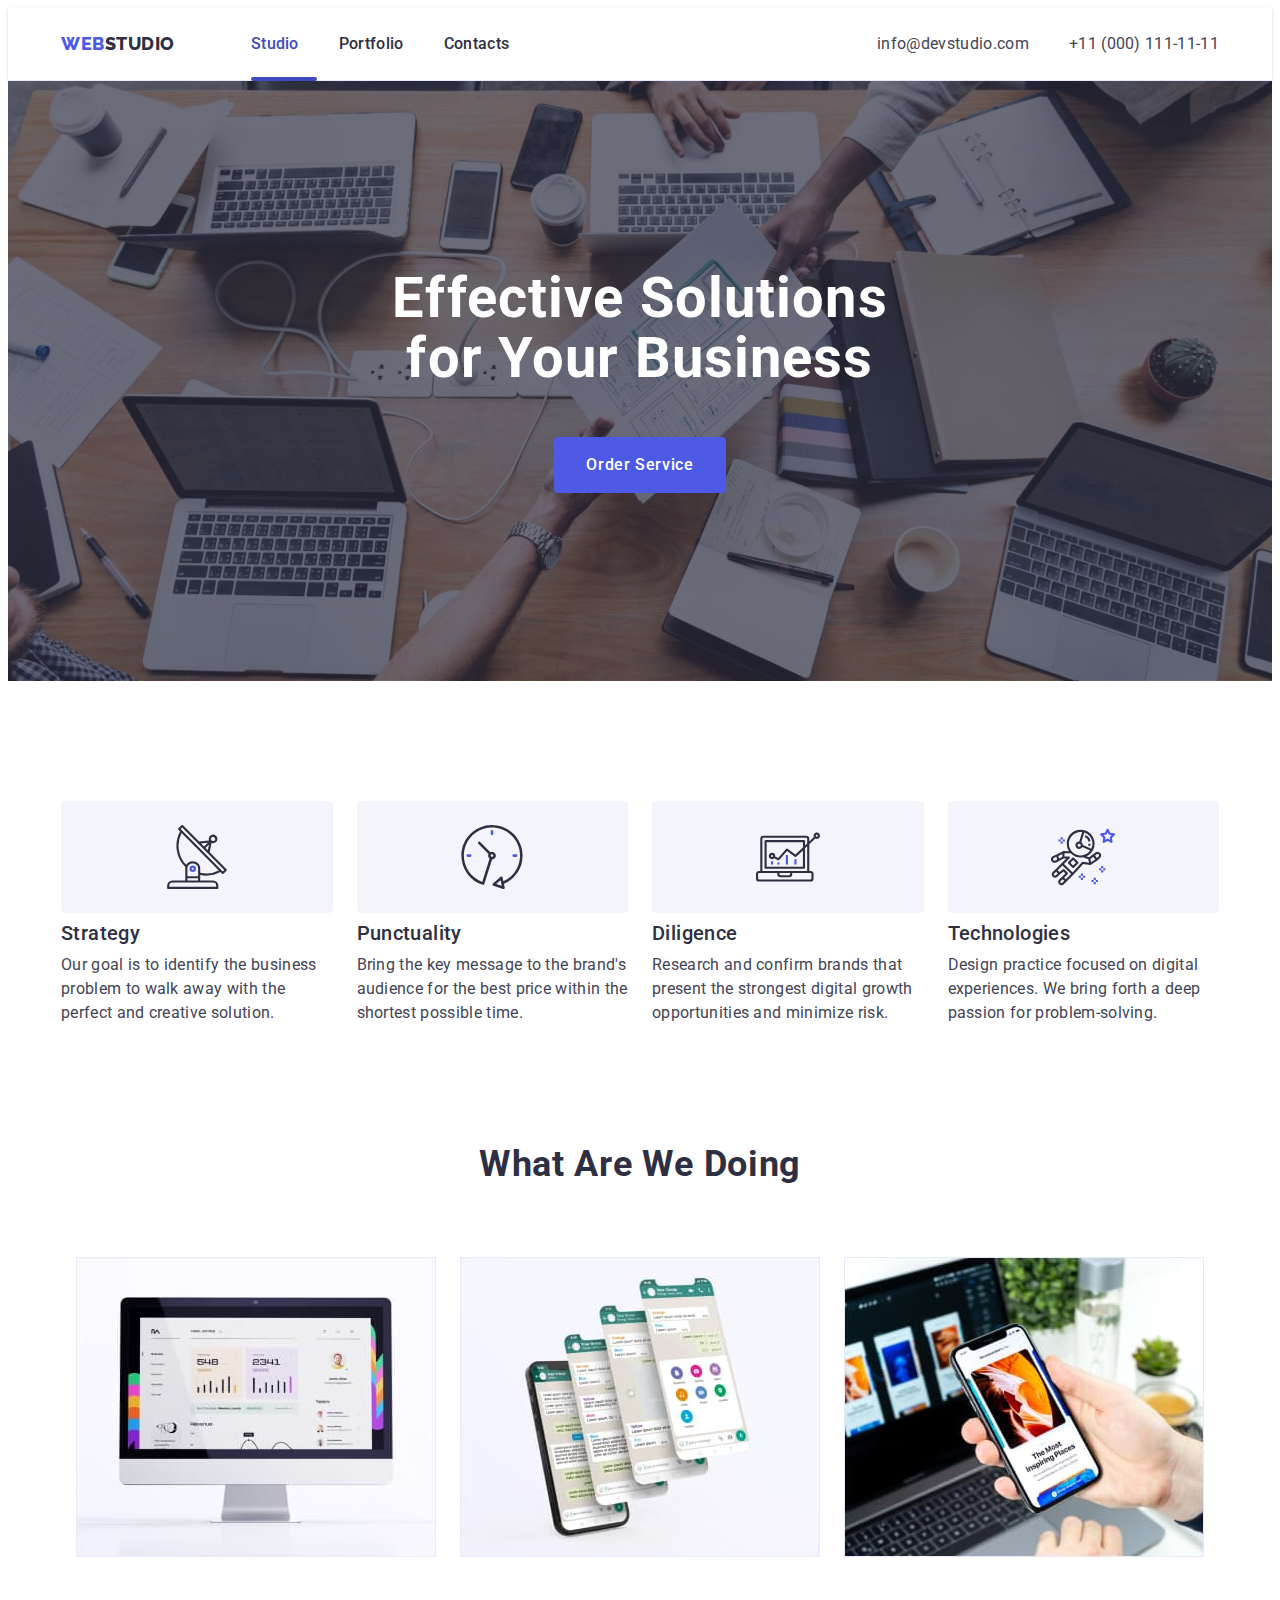
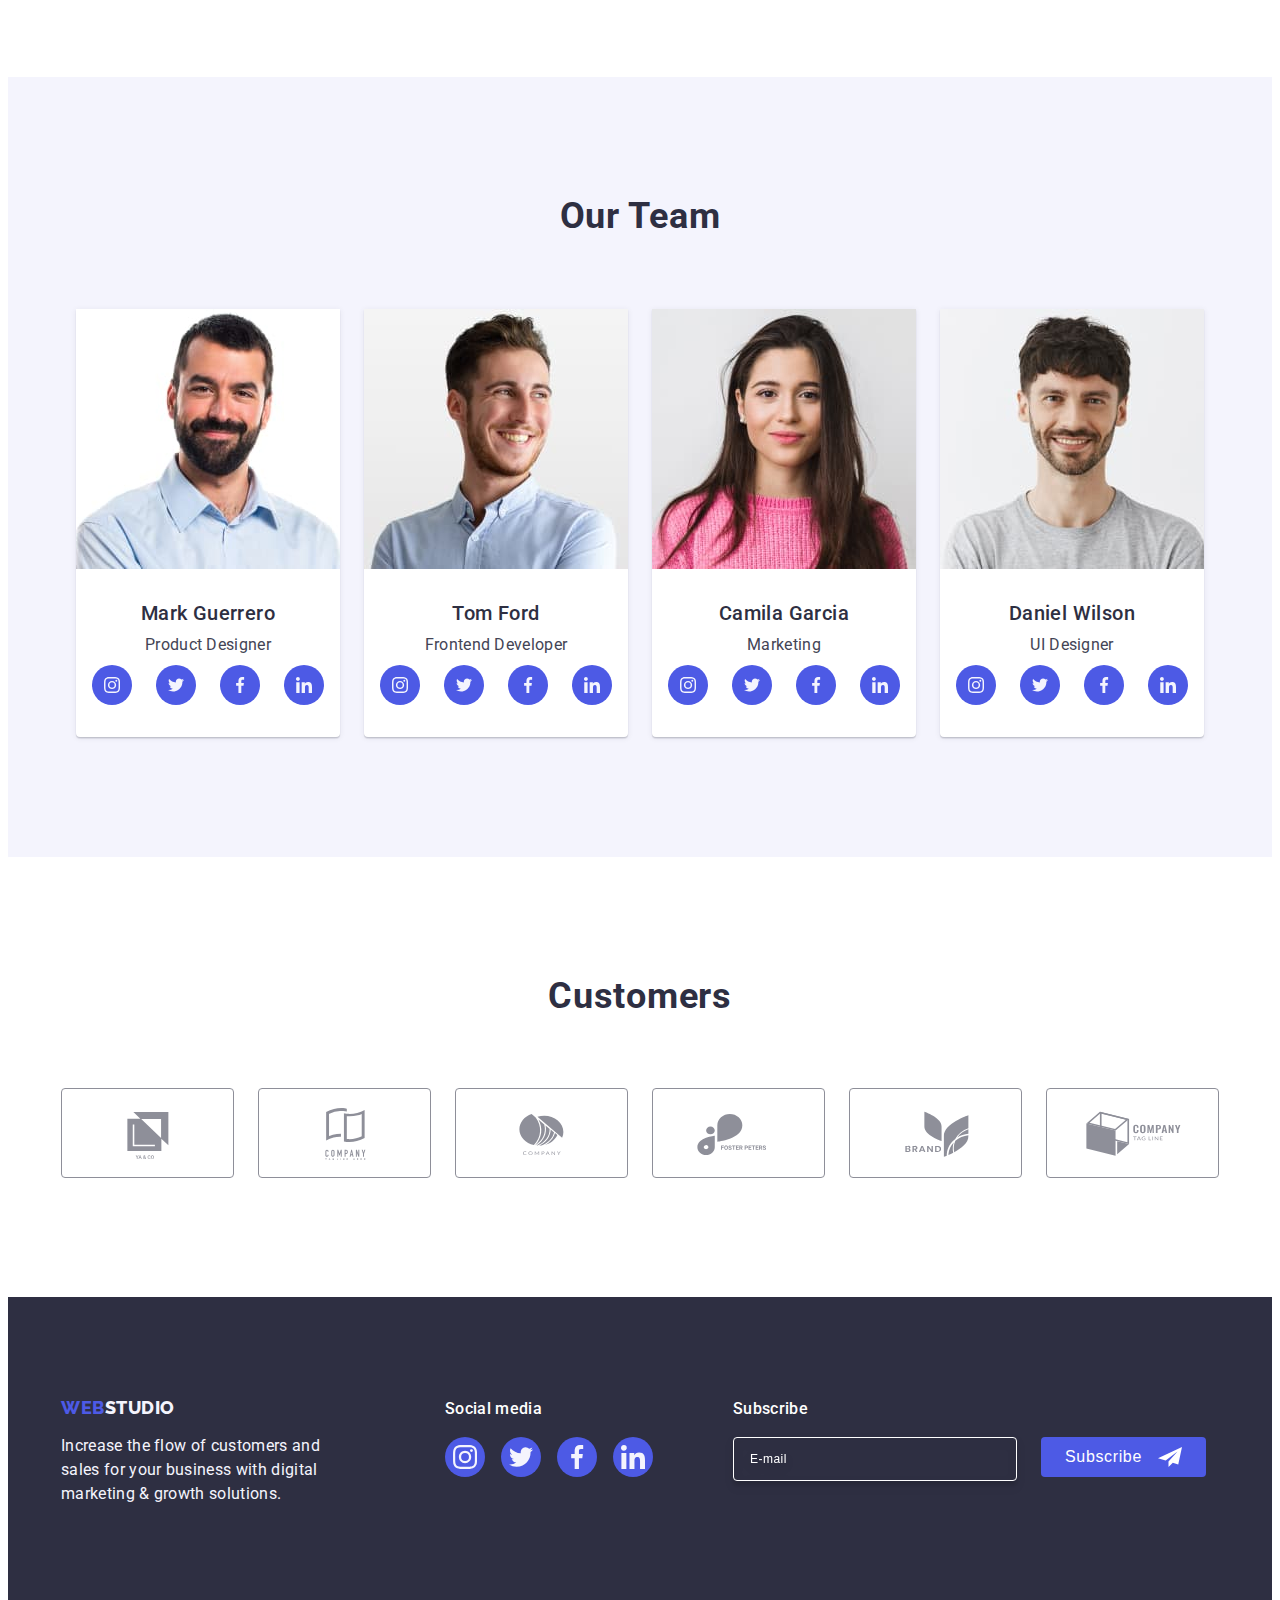
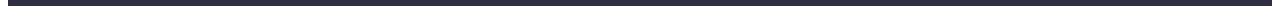
==== index.html @ 5817bc0a "start" ====
<!DOCTYPE html>
<html lang="en">
  <head>
    <meta charset="UTF-8" />
    <meta name="viewport" content="width=device-width, initial-scale=1.0" />
    <title>Main Page</title>
    <link
      rel="stylesheet"
      href="https://cdnjs.cloudflare.com/ajax/libs/modern-normalize/2.0.0/modern-normalize.min.css"
      integrity="sha512-4xo8blKMVCiXpTaLzQSLSw3KFOVPWhm/TRtuPVc4WG6kUgjH6J03IBuG7JZPkcWMxJ5huwaBpOpnwYElP/m6wg=="
      crossorigin="anonymous"
      referrerpolicy="no-referrer"
    />

    <link rel="stylesheet" href="./css/styles.css" />
    <link rel="preconnect" href="https://fonts.googleapis.com" />
    <link rel="preconnect" href="https://fonts.gstatic.com" crossorigin />
    <link
      href="https://fonts.googleapis.com/css2?family=Raleway:wght@800&family=Roboto:wght@400;500;700&display=swap"
      rel="stylesheet"
    />
  </head>

  <body>
    <!-- -------------HEADER ------------------- -->
    <header class="header header-border">
      <div class="container header-container-flex">
        <nav class="header-navigation">
          <a class="header-logo-link link" href="./index.html">
            Web<span class="span-header-logo">Studio</span></a
          >
          <ul class="header-navigation-list list">
            <li class="header-navigation-item">
              <a class="header-navigation-link link current" href="./index.html"
                >Studio</a
              >
            </li>
            <li class="header-navigation-item">
              <a class="header-navigation-link link" href="./portfolio.html"
                >Portfolio</a
              >
            </li>
            <li class="header-navigation-item">
              <a class="header-navigation-link link" href="">Contacts</a>
            </li>
          </ul>
        </nav>

        <address class="header-adress">
          <ul class="header-adress-list list">
            <li class="header-adress-item">
              <a
                class="header-adress-link link"
                href="mailto:info@devstudio.com"
                >info@devstudio.com</a
              >
            </li>
            <li class="header-adress-item">
              <a class="header-adress-link link" href="tel:+110001111111"
                >+11 (000) 111-11-11</a
              >
            </li>
          </ul>
        </address>
      </div>
    </header>

    <main>
      <!-- -------------- HERO 1------------------- -->
      <section class="hero">
        <div class="container">
          <h1 class="hero-title">Effective Solutions for Your Business</h1>
          <button class="hero-button" type="button" data-modal-open>
            Order Service
          </button>
        </div>
      </section>

      <!-- --------- ADVANTAGES 2---------------- -->
      <section class="advantage">
        <div class="container">
          <h2 class="visually-hidden">Advantages</h2>
          <ul class="advantage-list list">
            <li class="advantage-item">
              <div class="advantage-box-icon">
                <svg class="advantage-icon" width="64" height="64">
                  <use href="./images/icons.svg#icon-antenna"></use>
                </svg>
              </div>
              <h3 class="advantage-subtitle">Strategy</h3>
              <p class="advantage-text">
                Our goal is to identify the business problem to walk away with
                the perfect and creative solution.
              </p>
            </li>
            <li class="advantage-item">
              <div class="advantage-box-icon">
                <svg class="advantage-icon" width="64" height="64">
                  <use href="./images/icons.svg#icon-clock"></use>
                </svg>
              </div>
              <h3 class="advantage-subtitle">Punctuality</h3>
              <p class="advantage-text">
                Bring the key message to the brand's audience for the best price
                within the shortest possible time.
              </p>
            </li>
            <li class="advantage-item">
              <div class="advantage-box-icon">
                <svg class="advantage-icon" width="64" height="64">
                  <use href="./images/icons.svg#icon-diagram"></use>
                </svg>
              </div>
              <h3 class="advantage-subtitle">Diligence</h3>
              <p class="advantage-text">
                Research and confirm brands that present the strongest digital
                growth opportunities and minimize risk.
              </p>
            </li>
            <li class="advantage-item">
              <div class="advantage-box-icon">
                <svg class="advantage-icon" width="64" height="64">
                  <use href="./images/icons.svg#icon-astronaut"></use>
                </svg>
              </div>
              <h3 class="advantage-subtitle">Technologies</h3>
              <p class="advantage-text">
                Design practice focused on digital experiences. We bring forth a
                deep passion for problem-solving.
              </p>
            </li>
          </ul>
        </div>
      </section>

      <!-- -------------- WORK 3------------------- -->
      <section class="work">
        <div class="container">
          <h2 class="work-title section-title">What are we doing</h2>
          <ul class="work-list list">
            <li class="work-item">
              <img
                class="work-img"
                src="./images/Monitor.jpg"
                alt="Monitor"
                width="360"
                height="300"
              />
            </li>
            <li class="work-item">
              <img
                class="work-img"
                src="./images/phone.jpg"
                alt="Phone"
                width="360"
                height="300"
              />
            </li>
            <li class="work-item">
              <img
                class="work-img"
                src="./images/monitor-phone.jpg"
                alt="Monitor and phone"
                width="360"
                height="300"
              />
            </li>
          </ul>
        </div>
      </section>

      <!-- -------------- TEAM 4------------------- -->
      <section class="team">
        <div class="container">
          <h2 class="team-title section-title">Our Team</h2>

          <ul class="team-list list">
            <li class="team-item">
              <img
                src="./images/Mark.jpg"
                alt="Mark Guerrero"
                width="264"
                height="260"
              />
              <div class="team-wrap">
                <h3 class="team-subtitle">Mark Guerrero</h3>
                <p class="team-text">Product Designer</p>
                <ul class="team-social-list list">
                  <li class="team-social-item">
                    <a class="team-social-link link" href="">
                      <svg class="team-social-icon" width="16" height="16">
                        <use href="./images/icons.svg#icon-instagram"></use>
                      </svg>
                    </a>
                  </li>
                  <li class="team-social-item">
                    <a class="team-social-link link" href="">
                      <svg class="team-social-icon" width="16" height="16">
                        <use href="./images/icons.svg#icon-twitter"></use>
                      </svg>
                    </a>
                  </li>
                  <li class="team-social-item">
                    <a class="team-social-link link" href="">
                      <svg class="team-social-icon" width="16" height="16">
                        <use href="./images/icons.svg#icon-facebook"></use>
                      </svg>
                    </a>
                  </li>
                  <li class="team-social-item">
                    <a class="team-social-link link" href="">
                      <svg class="team-social-icon" width="16" height="16">
                        <use href="./images/icons.svg#icon-linkedin"></use>
                      </svg>
                    </a>
                  </li>
                </ul>
              </div>
            </li>

            <li class="team-item">
              <img
                src="./images/Tom.jpg"
                alt="Tom Ford"
                width="264"
                height="260"
              />
              <div class="team-wrap">
                <h3 class="team-subtitle">Tom Ford</h3>
                <p class="team-text">Frontend Developer</p>

                <ul class="team-social-list list">
                  <li class="team-social-item">
                    <a class="team-social-link link" href="">
                      <svg class="team-social-icon" width="16" height="16">
                        <use href="./images/icons.svg#icon-instagram"></use>
                      </svg>
                    </a>
                  </li>
                  <li class="team-social-item">
                    <a class="team-social-link link" href="">
                      <svg class="team-social-icon" width="16" height="16">
                        <use href="./images/icons.svg#icon-twitter"></use>
                      </svg>
                    </a>
                  </li>
                  <li class="team-social-item">
                    <a class="team-social-link link" href="">
                      <svg class="team-social-icon" width="16" height="16">
                        <use href="./images/icons.svg#icon-facebook"></use>
                      </svg>
                    </a>
                  </li>
                  <li class="team-social-item">
                    <a class="team-social-link link" href="">
                      <svg class="team-social-icon" width="16" height="16">
                        <use href="./images/icons.svg#icon-linkedin"></use>
                      </svg>
                    </a>
                  </li>
                </ul>
              </div>
            </li>

            <li class="team-item">
              <img
                src="./images/Camila.jpg"
                alt="Camila Garcia"
                width="264"
                height="260"
              />
              <div class="team-wrap">
                <h3 class="team-subtitle">Camila Garcia</h3>
                <p class="team-text">Marketing</p>
                <ul class="team-social-list list">
                  <li class="team-social-item">
                    <a class="team-social-link link" href="">
                      <svg class="team-social-icon" width="16" height="16">
                        <use href="./images/icons.svg#icon-instagram"></use>
                      </svg>
                    </a>
                  </li>
                  <li class="team-social-item">
                    <a class="team-social-link link" href="">
                      <svg class="team-social-icon" width="16" height="16">
                        <use href="./images/icons.svg#icon-twitter"></use>
                      </svg>
                    </a>
                  </li>
                  <li class="team-social-item">
                    <a class="team-social-link link" href="">
                      <svg class="team-social-icon" width="16" height="16">
                        <use href="./images/icons.svg#icon-facebook"></use>
                      </svg>
                    </a>
                  </li>
                  <li class="team-social-item">
                    <a class="team-social-link link" href="">
                      <svg class="team-social-icon" width="16" height="16">
                        <use href="./images/icons.svg#icon-linkedin"></use>
                      </svg>
                    </a>
                  </li>
                </ul>
              </div>
            </li>

            <li class="team-item">
              <img
                src="./images/Daniel.jpg"
                alt="Daniel Wilson"
                width="264"
                height="260"
              />
              <div class="team-wrap">
                <h3 class="team-subtitle">Daniel Wilson</h3>
                <p class="team-text">UI Designer</p>
                <ul class="team-social-list list">
                  <li class="team-social-item">
                    <a class="team-social-link link" href="">
                      <svg class="team-social-icon" width="16" height="16">
                        <use href="./images/icons.svg#icon-instagram"></use>
                      </svg>
                    </a>
                  </li>
                  <li class="team-social-item">
                    <a class="team-social-link link" href="">
                      <svg class="team-social-icon" width="16" height="16">
                        <use href="./images/icons.svg#icon-twitter"></use>
                      </svg>
                    </a>
                  </li>
                  <li class="team-social-item">
                    <a class="team-social-link link" href="">
                      <svg class="team-social-icon" width="16" height="16">
                        <use href="./images/icons.svg#icon-facebook"></use>
                      </svg>
                    </a>
                  </li>
                  <li class="team-social-item">
                    <a class="team-social-link link" href="">
                      <svg class="team-social-icon" width="16" height="16">
                        <use href="./images/icons.svg#icon-linkedin"></use>
                      </svg>
                    </a>
                  </li>
                </ul>
              </div>
            </li>
          </ul>
        </div>
      </section>

      <!-- ------------CUSTOMERS 5 section------------------ -->
      <section class="customers">
        <div class="container">
          <h2 class="customers-title section-title">Customers</h2>

          <ul class="customers-list list">
            <li class="customers-item">
              <a class="customers-link" href="">
                <svg class="customers-icon" width="104" height="56">
                  <use href="./images/icons.svg#icon-Logo-1"></use>
                </svg>
              </a>
            </li>
            <li class="customers-item">
              <a class="customers-link" href="">
                <svg class="customers-icon" width="104" height="56">
                  <use href="./images/icons.svg#icon-Logo-2"></use>
                </svg>
              </a>
            </li>
            <li class="customers-item">
              <a class="customers-link" href="">
                <svg class="customers-icon" width="104" height="56">
                  <use href="./images/icons.svg#icon-Logo-3"></use>
                </svg>
              </a>
            </li>
            <li class="customers-item">
              <a class="customers-link" href="">
                <svg class="customers-icon" width="104" height="56">
                  <use href="./images/icons.svg#icon-Logo-4"></use>
                </svg>
              </a>
            </li>
            <li class="customers-item">
              <a class="customers-link" href="">
                <svg class="customers-icon" width="104" height="56">
                  <use href="./images/icons.svg#icon-Logo-5"></use>
                </svg>
              </a>
            </li>
            <li class="customers-item">
              <a class="customers-link" href="">
                <svg class="customers-icon" width="104" height="56">
                  <use href="./images/icons.svg#icon-Logo-6"></use>
                </svg>
              </a>
            </li>
          </ul>
        </div>
      </section>
    </main>

    <!-- -------------- FOOTER ------------------- -->

    <footer class="footer">
      <div class="container footer-box">
        <div class="logo-wrap">
          <a class="footer-logo-link link" href="./index.html">
            Web<span class="span-footer-logo">Studio</span></a
          >
          <p class="footer-text">
            Increase the flow of customers and sales for your business with
            digital marketing & growth solutions.
          </p>
        </div>

        <div class="social-media">
          <p class="social-media-subtitle">Social media</p>
          <ul class="social-media-list list">
            <li class="social-media-item">
              <a class="social-media-link link" href="">
                <svg class="social-media-icon" width="24" height="24">
                  <use href="./images/icons.svg#icon-instagram"></use>
                </svg>
              </a>
            </li>
            <li class="social-media-item">
              <a class="social-media-link link" href="">
                <svg class="social-media-icon" width="24" height="24">
                  <use href="./images/icons.svg#icon-twitter"></use>
                </svg>
              </a>
            </li>
            <li class="social-media-item">
              <a class="social-media-link link" href="">
                <svg class="social-media-icon" width="24" height="24">
                  <use href="./images/icons.svg#icon-facebook"></use>
                </svg>
              </a>
            </li>
            <li class="social-media-item">
              <a class="social-media-link link" href="">
                <svg class="social-media-icon" width="24" height="24">
                  <use href="./images/icons.svg#icon-linkedin"></use>
                </svg>
              </a>
            </li>
          </ul>
        </div>

        <div class="footer-email">
          <p class="footer-form-text">Subscribe</p>
          <form class="footer-form">
            <label aria-label="footer email input" class="footer-input-label">
              <input
                type="email"
                name="footer-email"
                class="footer-input"
                placeholder="E-mail"
              />
            </label>
            <button type="submit" class="footer-button">
              Subscribe
              <svg class="footer-button-icon" width="24" height="24">
                <use href="./images/icons.svg#icon-footer-subscribe"></use>
              </svg>
            </button>
          </form>
        </div>
      </div>
    </footer>

    <!-- -------------- MODAL------------------- -->

    <div class="backdrop is-hidden" data-modal>
      <div class="modal">
        <button type="button" class="modal-close-button" data-modal-close>
          <svg class="close-button-icon" width="8" height="8">
            <use href="./images/icons.svg#icon-close-black"></use>
          </svg>
        </button>

        <p class="modal-title">Leave your contacts and we will call you back</p>

        <form class="modal-form">
          <div class="modal-field">
            <label for="user-name" class="modal-label">Name</label>
            <div class="modal-input-wrap">
              <input
                type="text"
                name="user-name"
                class="modal-input"
                id="user-name"
              />
              <svg class="modal-input-icon" width="18" height="24">
                <use href="./images/icons.svg#icon-input-person"></use>
              </svg>
            </div>
          </div>

          <div class="modal-field">
            <label for="user-name" class="modal-label">Phone</label>
            <div class="modal-input-wrap">
              <input
                type="tel"
                name="user-phone"
                class="modal-input"
                id="user-phone"
              />
              <svg class="modal-input-icon" width="18" height="24">
                <use href="./images/icons.svg#icon-input-phone"></use>
              </svg>
            </div>
          </div>

          <div class="modal-field">
            <label for="user-name" class="modal-label">Email</label>
            <div class="modal-input-wrap">
              <input
                type="email"
                name="user-email"
                class="modal-input"
                id="user-email"
              />
              <svg class="modal-input-icon" width="18" height="24">
                <use href="./images/icons.svg#icon-input-email"></use>
              </svg>
            </div>
          </div>

          <div class="modal-field-comment">
            <label for="user-comment" class="modal-label">Comment</label>
            <textarea
              name="user-comment"
              class="modal-textarea"
              id="user-comment"
              placeholder="Text input"
            ></textarea>
          </div>

          <div class="modal-field-check">
            <input
              type="checkbox"
              name="user-privacy"
              class="modal-check visually-hidden"
              id="user-privacy"
              value="true"
            />

            <label for="user-privacy" class="modal-check-text">
              <span class="check-icon-wrap">
                <svg class="check-icon" width="10" height="8">
                  <use href="./images/icons.svg#icon-vector"></use>
                </svg>
              </span>
              I accept the terms and conditions of the
              <a href="" class="modal-check-link"> Privacy Policy</a>
            </label>
          </div>

          <button type="submit" class="modal-button">Send</button>
        </form>
      </div>
    </div>

    <script src="./js/modal.js"></script>
  </body>
</html>
---- css/styles.css ----
:root {
  --navy-blue: #2e2f42;
  --slate: #434455;
  --cloud: #f4f4fd;
  --cornflower: #e7e9fc;
  --iris: #4d5ae5;
  --white: #ffffff;
  --ocean: #404bbf;
  --blue: #2e2f42;
  --green: #31d0aa;
  --light-slate: #8e8f99;
  --heavy-blue-modal: #2e2f42;
  --grey: #2e2f42;
  --diary: #fcfcfc;
}
/*----------Base styles------------*/
body {
  font-family: "Roboto", sans-serif;
  color: var(--slate);
  background-color: var(--white);
}
.container {
  width: 100%;
  max-width: 1158px;
  padding-left: 15px;
  padding-right: 15px;
  margin-left: auto;
  margin-right: auto;
  margin-top: 0;
  margin-bottom: 0;
}

/*-------Components styles------------*/
.section-title {
  font-size: 36px;
  line-height: 1.11;
  letter-spacing: 0.02em;
  text-align: center;
  text-transform: capitalize;
  color: var(--navy-blue);
  font-style: normal;
}
.visually-hidden {
  position: absolute;
  width: 1px;
  height: 1px;
  margin: -1px;
  border: 0;
  padding: 0;
  white-space: nowrap;
  clip-path: inset(100%);
  clip: rect(0 0 0 0);
  overflow: hidden;
}
img {
  display: block;
  max-width: 100%;
  height: auto;
}

/*---------Cancelation------------*/
.link {
  text-decoration: none;
  color: currentColor;
}
.list {
  list-style-type: none;
}
.header-adress {
  font-style: normal;
}
p,
h1,
h2,
h3,
h4,
h5,
h6 {
  margin-top: 0;
  margin-bottom: 0;
}

ul {
  padding-left: 0;
  margin-top: 0;
  margin-bottom: 0;
}

-------------------------------------------------------
/*---------HEADER------------*/
.header {
  padding-top: 24px;
  padding-bottom: 24px;
}

.header-border {
  border-bottom: 1px solid var(--cornflower);
  box-shadow: 0px 1px 6px 0px rgba(46, 47, 66, 0.08),
    0px 1px 1px 0px rgba(46, 47, 66, 0.16),
    0px 2px 1px 0px rgba(46, 47, 66, 0.08);
}
.header-container-flex {
  display: flex;
  align-items: center;
}

.header-navigation {
  display: flex;
  align-items: center;
  margin-right: auto;
}
.header-logo-link {
  font-family: "Raleway", sans-serif;
  font-size: 18px;
  font-weight: 800;
  line-height: 1.17;
  letter-spacing: 0.54px;
  text-transform: uppercase;
  color: var(--iris);
  margin-right: 76px;
}

.span-header-logo {
  color: var(--navy-blue);
}

.header-navigation-list {
  display: flex;
  gap: 40px;
}
.header-navigation-item {
}
.header-navigation-link {
  font-weight: 500;
  font-size: 16px;
  line-height: 1.5;
  letter-spacing: 0.02em;
  color: var(--navy-blue);
  padding-top: 24px;
  padding-bottom: 24px;
  transition-property: color;
  transition-duration: 250ms;
  transition-timing-function: cubic-bezier(0.4, 0, 0.2, 1);
  display: block;
}
.header-navigation-link:hover,
.header-navigation-link:focus {
  color: var(--ocean);
}
.current {
  color: var(--ocean);
  position: relative;
}
.current::after {
  content: "";
  color: var(--ocean);
  width: 66px;
  height: 4px;
  border-radius: 2px;
  background: var(--ocean);
  margin-top: 20px;
  display: block;
  position: absolute;
  left: 0;
  bottom: -1px;
}

.header-adress {
}
.header-adress-list {
  display: flex;
  gap: 40px;
}

.header-adress-link {
  font-size: 16px;
  line-height: 1.5;
  letter-spacing: 0.02em;
  color: var(--slate);
  transition-property: color;
  transition-duration: 250ms;
  transition-timing-function: cubic-bezier(0.4, 0, 0.2, 1);
}
.header-adress-link:focus,
.header-adress-link:hover {
  color: var(--ocean);
}

/*!---------BODY-STUDIO-----------*/

/*---------Hero 1-----------*/

.hero {
  background-color: var(--navy-blue);
  padding: 188px 0;
  background-image: linear-gradient(
      rgba(46, 47, 66, 0.7),
      rgba(46, 47, 66, 0.7)
    ),
    url(../images/hero-bg.jpg);
  background-repeat: no-repeat;
  background-position: center;
  background-size: cover;
  max-width: 1440px;
  margin: 0 auto;
}
.hero-title {
  font-size: 56px;
  line-height: 1.07;
  letter-spacing: 0.02em;
  color: var(--white);
  text-align: center;

  max-width: 496px;
  margin-bottom: 48px;
  margin-left: auto;
  margin-right: auto;
}
.hero-button {
  font-family: inherit;
  font-weight: 500;
  font-size: 16px;
  line-height: 1.5;
  letter-spacing: 0.04em;
  color: var(--white);
  background-color: var(--iris);
  cursor: pointer;
  display: block;
  padding: 16px 32px;
  margin: 0 auto;
  min-width: 169px;
  height: 56px;
  border: none;
  border-radius: 4px;
  transition-property: background-color;
  transition-duration: 250ms;
  transition-timing-function: cubic-bezier(0.4, 0, 0.2, 1);
}
.hero-button:hover,
.hero-button:focus {
  background-color: var(--ocean);
}

/*---------Advantages 2------------*/
.advantage {
  padding: 120px 0;
}
.advantage-list {
  /*padding: 0 156px;*/
  display: flex;
  gap: 24px;
}
.advantage-item {
  width: calc((100% - 24px * 3) / 4);
}
.advantage-box-icon {
  width: 100%;
  height: 112px;
  border-radius: 4px;
  background: var(--cloud);
  display: flex;
  align-items: center;
  justify-content: center;
  margin-bottom: 8px;
}

.advantage-subtitle {
  font-weight: 500;
  font-size: 20px;
  line-height: 1.2;
  letter-spacing: 0.02em;
  color: var(--navy-blue);
  margin-bottom: 8px;
}
.advantage-text {
  font-size: 16px;
  line-height: 1.5;
  letter-spacing: 0.02em;
  color: var(--slate);
}

/*---------Work 3 section------------*/
.work {
  padding-bottom: 120px;
}
.work-title {
  margin: 0 auto;
  margin-bottom: 72px;
}
.work-list {
  display: flex;
  justify-content: center;
  gap: 24px;
}
.work-item {
  width: calc((100% - 24 * 2) / 3);
}

/*---------Team 4 section------------*/
.team {
  background-color: var(--cloud);
  padding: 120px 0;
}
.team-title {
  margin: 0 auto;
  margin-bottom: 72px;
}
.team-list {
  display: flex;
  justify-content: center;
  gap: 24px;
}
.team-item {
  display: inline-flex;
  padding-bottom: 0px;
  flex-direction: column;
  justify-content: center;
  align-items: center;

  background-color: var(--white);

  width: calc((100% 24 * 3) / 4);
  text-align: center;
  border-radius: 0px 0px 4px 4px;
  box-shadow: 0px 2px 1px 0px rgba(46, 47, 66, 0.08),
    0px 1px 1px 0px rgba(46, 47, 66, 0.16),
    0px 1px 6px 0px rgba(46, 47, 66, 0.08);
}

.team-wrap {
  display: inline-block;
  padding-bottom: 32px;
  padding-top: 32px;
}

.team-subtitle {
  display: block;
  font-weight: 500;
  font-size: 20px;
  line-height: 1.2;
  letter-spacing: 0.02em;
  color: var(--navy-blue);
  margin-bottom: 8px;
}

.team-text {
  display: inline-block;
  font-size: 16px;
  line-height: 1.5;
  letter-spacing: 0.02em;
  color: var(--slate);
  text-align: center;
  margin-bottom: 8px;
}

.team-social-list {
  display: flex;
  gap: 24px;

  justify-content: center;
}

.team-social-item {
}
.team-social-link {
  background-color: var(--iris);
  border-radius: 50%;
  width: 40px;
  height: 40px;
  display: flex;
  align-items: center;
  justify-content: center;
  transition-property: background-color;
  transition-duration: 250ms;
  transition-timing-function: cubic-bezier(0.4, 0, 0.2, 1);
}

.team-social-icon {
  fill: var(--cloud);
}

.team-social-link:hover,
.team-social-link:focus {
  background-color: var(--ocean);
}

/* -------------Clients 5 section----------*/

.customers {
  padding: 120px 0;
}

.customers-title {
  margin: 0 auto;
  margin-bottom: 72px;
}

.customers-list {
  display: flex;
  gap: 24px;
}

.customers-item {
  height: 88px;
  width: calc((100% - 24px * 5) / 6);
  display: flex;
  align-items: center;
  justify-content: center;
}
.customers-link {
  border-radius: 4px;
  border: 1px solid var(--light-slate);
  display: flex;
  align-items: center;
  justify-content: center;
  width: 100%;
  height: 100%;
  color: var(--light-slate);

  transition: border-color 250ms cubic-bezier(0.4, 0, 0.2, 1),
    color 250ms cubic-bezier(0.4, 0, 0.2, 1);
}

.customers-icon {
  fill: currentColor;
}

.customers-link:hover,
.customers-link:focus {
  border-color: var(--ocean);
  color: var(--ocean);
}

/*!------BODY-PORTFOLIO---------*/
.main-portfolio {
  padding-top: 96px;
  padding-bottom: 120px;
}
/*-- -------------- Filter ------ -- */
.filter-button {
  font-family: "Roboto", sans-serif;
  font-weight: 500;
  font-size: 16px;
  line-height: 1.5;
  letter-spacing: 0.04em;
  border-radius: 4px;
  border: 1px solid var(--cornflower);
  color: var(--iris);
  background-color: var(--cloud);
  cursor: pointer;
  padding: 12px 24px;
  align-items: center;
  transition: color 250ms cubic-bezier(0.4, 0, 0.2, 1),
    background-color 250ms cubic-bezier(0.4, 0, 0.2, 1),
    border-color 250ms cubic-bezier(0.4, 0, 0.2, 1),
    box-shadow 250ms cubic-bezier(0.4, 0, 0.2, 1);
}
.filter-button:hover,
.filter-button:focus {
  color: var(--white);
  background-color: var(--ocean);
  border-color: transparent;
  box-shadow: 0px 3px 1px rgba(0, 0, 0, 0.1), 0px 2px 1px rgba(0, 0, 0, 0.08),
    0px 2px 2px rgba(0, 0, 0, 0.12);
}
.filter-list {
  display: flex;
  gap: 24px;
  justify-content: center;

  margin-bottom: 72px;
}

/*---------Services------------*/

.services-list {
  display: flex;
  flex-wrap: wrap;
  gap: 48px 24px;
  justify-self: start;
}

.services-item {
  background: var(--white);
  flex-basis: calc((100% - 24px * 2) / 3);
}

.services-link {
  display: block;
  transition-property: box-shadow;
  transition-duration: 250ms;
  transition-timing-function: cubic-bezier(0.4, 0, 0.2, 1);
}
.services-link:hover,
.services-link:focus {
  box-shadow: 0px 2px 1px 0px rgba(46, 47, 66, 0.08),
    0px 1px 1px 0px rgba(46, 47, 66, 0.16),
    0px 1px 6px 0px rgba(46, 47, 66, 0.08);
}

.services-cover-wrap {
  position: relative;
  overflow: hidden;
}
.services-img {
}

.services-cover-text {
  position: absolute;
  top: 0;
  background: var(--iris);
  height: 100%;
  padding: 40px 32px;
  transform: translateY(100%);
  transition-property: transform;
  transition-duration: 250ms;
  transition-timing-function: cubic-bezier(0.4, 0, 0.2, 1);
  color: var(--cloud);
  font-size: 16px;
  font-weight: 400;
  line-height: 1.5;
  letter-spacing: 0.02em;
}
.services-link:hover .services-cover-text,
.services-link:focus .services-cover-text {
  transform: translateY(0%);
}

.services-wrapper {
  padding: 32px 16px;
  border: 1px solid var(--cornflower);
  background: var(--white);
  border-top: none;
}
.services-subtitle {
  font-weight: 500;
  font-size: 20px;
  line-height: 1.2;
  letter-spacing: 0.02em;
  color: var(--blue);
  margin-bottom: 8px;
}
.services-text {
  font-size: 16px;
  line-height: 1.5;
  letter-spacing: 0.02em;
  color: var(--slate);
}

/*! ----------FOOTER --------------------*/
.footer {
  display: block;
  background-color: var(--navy-blue);
  padding: 100px 0;
}
.footer-box {
  display: flex;
  align-items: baseline;
}
.logo-wrap {
  margin-right: 120px;
}

.footer-logo-link {
  font-family: "Raleway", sans-serif;
  font-size: 18px;
  font-weight: 800;
  line-height: 1.17;
  letter-spacing: 0.54px;
  text-transform: uppercase;
  color: var(--iris);
  max-width: 115px;
  margin-bottom: 16px;
  display: inline-block;
}
.span-footer-logo {
  color: var(--cloud);
}
.footer-text {
  font-size: 16px;
  line-height: 1.5;
  letter-spacing: 0.02em;
  color: var(--cloud);
  width: 264px;
}
.social-media {
  margin-right: 80px;
}
.social-media-subtitle {
  font-size: 16px;
  font-weight: 500;
  line-height: 1.5;
  letter-spacing: 0.02em;
  color: var(--white);
  margin-bottom: 16px;
}
.social-media-list {
  display: flex;
  gap: 16px;
}

.social-media-item {
}
.social-media-link {
  background-color: var(--iris);
  border-radius: 50%;
  width: 40px;
  height: 40px;
  display: flex;
  align-items: center;
  justify-content: center;
  transition-property: background-color;
  transition-duration: 250ms;
  transition-timing-function: cubic-bezier(0.4, 0, 0.2, 1);
}

.social-media-icon {
  fill: var(--cloud);
}
.social-media-link:hover,
.social-media-link:focus {
  background-color: var(--green);
}

.footer-email {
  display: flex;
  flex-direction: column;
  justify-content: center;
}

.footer-form-text {
  color: var(--white);
  font-size: 16px;
  font-weight: 500;
  line-height: 1.5;
  letter-spacing: 0.02em;
  margin-bottom: 16px;
}
.footer-form {
  display: flex;
  gap: 24px;
}
.footer-input {
  width: 264px;
  height: 40px;
  border-radius: 4px;
  border: 1px solid var(--white);

  box-shadow: 0px 4px 4px 0px rgba(0, 0, 0, 0.15);
  background-color: transparent;
  color: var(--white);
  font-size: 12px;
  font-weight: 400;
  line-height: 1.5;
  letter-spacing: 0.04em;
  padding-left: 16px;

  filter: drop-shadow(0px 4px 4px rgba(0, 0, 0, 0.15));
}
.footer-input::placeholder {
  color: var(--white);
}

.footer-button {
  display: inline-flex;
  padding: 8px 24px;
  justify-content: center;
  align-items: center;

  border: none;
  border-radius: 4px;
  background: var(--iris);
  color: var(--white);
  font-size: 16px;
  min-width: 165px;
  height: 40px;
  font-weight: 500;
  line-height: 1.5;
  letter-spacing: 0.04em;
  cursor: pointer;
}

.footer-button-icon {
  fill: var(--white);
  margin-left: 16px;
}

/*---------Modal----------*/
.backdrop {
  position: fixed;
  top: 0;
  width: 100%;
  height: 100%;
  background: rgba(46, 47, 66, 0.4);
  transition: opacity 250ms cubic-bezier(0.4, 0, 0.2, 1),
    visibility 250ms cubic-bezier(0.4, 0, 0.2, 1);
}
.modal {
  position: absolute;
  top: 50%;
  left: 50%;
  transform: translate(-50%, -50%) scale(1);
  background-color: var(--diary);
  width: 408px;
  min-height: 584px;
  border-radius: 4px;
  box-shadow: 0px 2px 1px 0px rgba(0, 0, 0, 0.2),
    0px 1px 3px 0px rgba(0, 0, 0, 0.12), 0px 1px 1px 0px rgba(0, 0, 0, 0.14);
  transition: transform 250ms cubic-bezier(0.4, 0, 0.2, 1);
  padding: 72px 24px 24px 24px;
}

.backdrop.is-hidden .modal {
  transform: translate(-50%, -50%) scale(0);
}
.modal-close-button {
  position: absolute;
  right: 24px;
  top: 24px;
  background-color: var(--cornflower);
  border-radius: 50%;
  border: 1px solid rgba(0, 0, 0, 0.1);
  width: 24px;
  height: 24px;
  display: flex;
  align-items: center;
  justify-content: center;
  padding: 0;
  cursor: pointer;
  transition: background-color 250ms cubic-bezier(0.4, 0, 0.2, 1),
    border 250ms cubic-bezier(0.4, 0, 0.2, 1);
}
.modal-close-button:hover,
.modal-close-button:focus {
  background-color: var(--ocean);
  border: none;
}

.close-button-icon {
  fill: var(--navy-blue);
  transition: fill 250ms cubic-bezier(0.4, 0, 0.2, 1);
  padding: 0;
}

.modal-close-button:hover .close-button-icon,
.modal-close-button:focus .close-button-icon {
  fill: var(--white);
}

.is-hidden {
  opacity: 0;
  visibility: hidden;
  pointer-events: none;
}
.modal-title {
  color: var(--blue);
  text-align: center;
  font-size: 16px;
  font-weight: 500;
  line-height: 1.5;
  letter-spacing: 0.02em;
  margin-bottom: 16px;
}

.modal-field {
  margin-bottom: 8px;
  position: relative;
}
.modal-label {
  width: 58px;
  display: block;
  margin-bottom: 4px;
  font-size: 12px;
  font-weight: 400;
  line-height: 1.17;
  letter-spacing: 0.04em;

  color: var(--light-slate);
}

.modal-input-wrap {
  position: relative;
}
.modal-input {
  width: 100%;
  height: 40px;
  border-radius: 4px;
  border: 1px solid rgba(46, 47, 66, 0.4);
  outline: transparent;
  background-color: transparent;
  padding-left: 38px;
  transition: border-color 250ms cubic-bezier(0.4, 0, 0.2, 1);
}

.modal-input:focus,
.modal-input:hover {
  border-color: var(--iris);
}
.modal-input-icon {
  position: absolute;
  fill: var(--navy-blue);
  left: 16px;
  top: 50%;
  transform: translateY(-50%);
  transition: fill 250ms cubic-bezier(0.4, 0, 0.2, 1);
}
.modal-input:focus + .modal-input-icon,
.modal-input:hover + .modal-input-icon {
  fill: var(--iris);
}
.modal-field-comment {
  margin-bottom: 16px;
  position: relative;
}
.modal-textarea {
  color: rgba(46, 47, 66, 0.4);
  font-size: 12px;

  line-height: 1.17;
  letter-spacing: 0.04em;
  width: 100%;
  height: 120px;
  border-radius: 4px;
  border: 1px solid rgba(46, 47, 66, 0.4);
  background-color: transparent;
  padding: 8px 16px;
  transition: border-color 250ms cubic-bezier(0.4, 0, 0.2, 1);
  resize: none;
  outline: transparent;
}
.modal-textarea:focus,
.modal-textarea:hover {
  border-color: var(--iris);
}

.modal-field-check {
  margin-bottom: 24px;
  position: relative;
}
.modal-check-text {
  color: var(--light-slate);
  font-size: 12px;
  line-height: 1.17;
  letter-spacing: 0.04em;
}
.modal-check-link {
  color: var(--iris);
  text-decoration-line: underline;
  line-height: 1.33;
}

.check-icon-wrap {
  width: 16px;
  height: 16px;
  border-radius: 2px;
  border: 1px solid rgba(46, 47, 66, 0.4);
  margin-right: 8px;
  display: inline-flex;
  align-items: center;
  justify-content: center;
  background-color: var(--white);

  transition: background-color 250ms cubic-bezier(0.4, 0, 0.2, 1),
    border 250ms cubic-bezier(0.4, 0, 0.2, 1),
    fill 250ms cubic-bezier(0.4, 0, 0.2, 1);
  fill: transparent;
}

.modal-check:checked + .modal-check-text span {
  background-color: var(--ocean);
  fill: var(--cloud);
  border: none;
}

.modal-button {
  display: block;
  min-width: 169px;
  height: 56px;
  padding: 16px 32px;
  margin-bottom: 24px;
  color: var(--white);
  text-align: center;
  font-size: 16px;
  font-weight: 500;
  line-height: 1.5;
  letter-spacing: 0.04em;
  border-radius: 4px;
  background: var(--iris);
  box-shadow: 0px 4px 4px 0px rgba(0, 0, 0, 0.15);
  border: none;
  cursor: pointer;
  margin: 0 auto;
  transition: background-color 250ms cubic-bezier(0.4, 0, 0.2, 1);
}
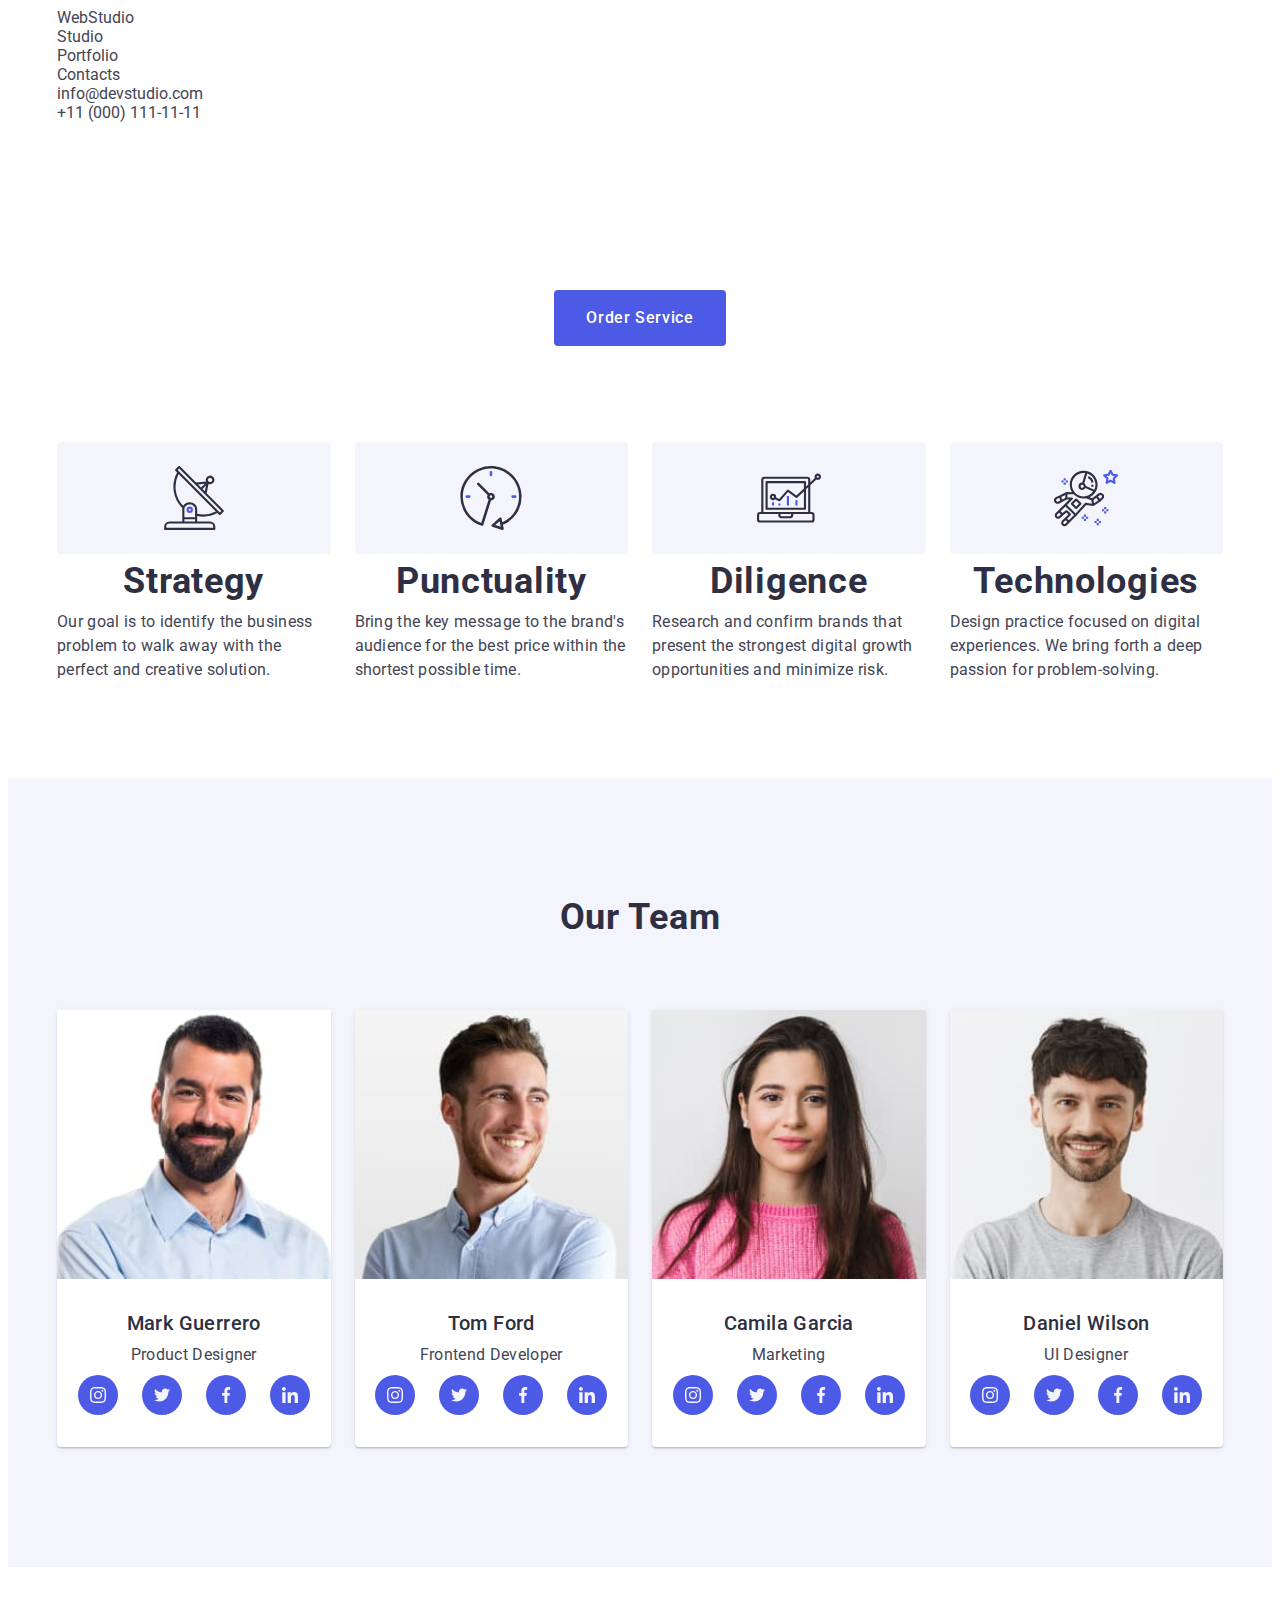
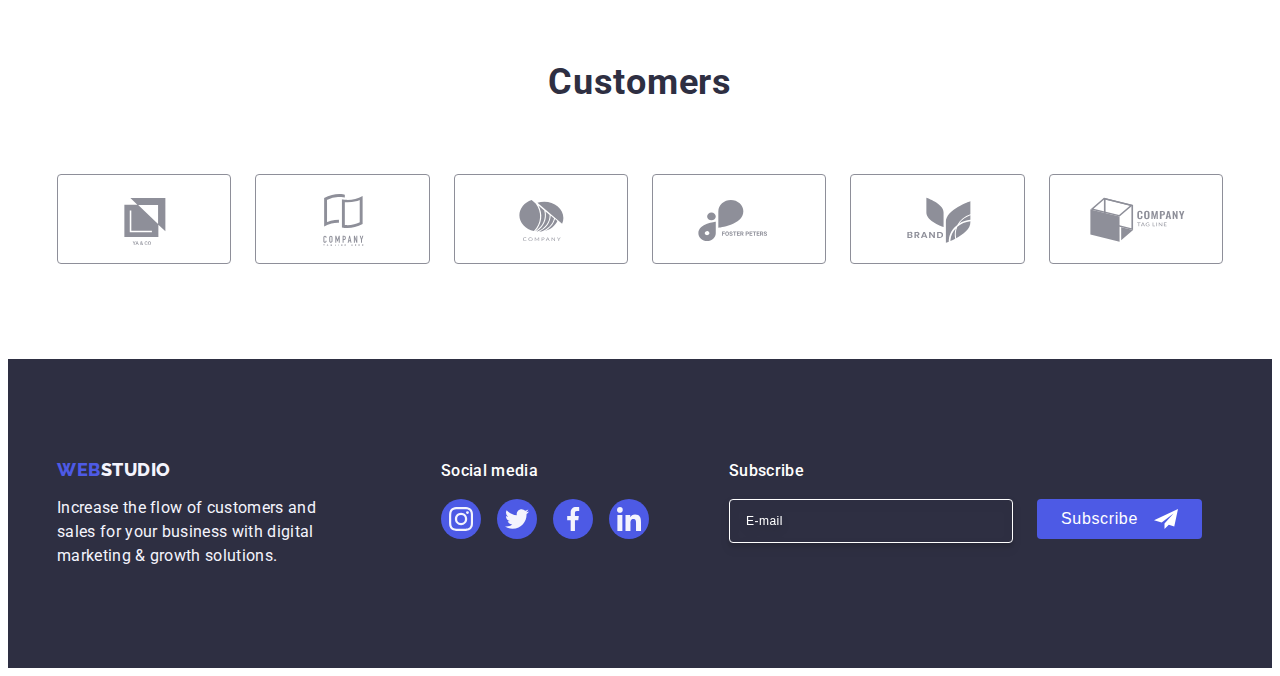
==== commit 70338d55: "markup1" ====
--- a/index.html
+++ b/index.html
@@ -13,6 +13,7 @@
     />
 
     <link rel="stylesheet" href="./css/styles.css" />
+    <link rel="stylesheet" href="./css/media.css" />
     <link rel="preconnect" href="https://fonts.googleapis.com" />
     <link rel="preconnect" href="https://fonts.gstatic.com" crossorigin />
     <link
@@ -134,7 +135,7 @@
       </section>
 
       <!-- -------------- WORK 3------------------- -->
-      <section class="work">
+      <!--<section class="work">
         <div class="container">
           <h2 class="work-title section-title">What are we doing</h2>
           <ul class="work-list list">
@@ -168,7 +169,7 @@
           </ul>
         </div>
       </section>
-
+    -->
       <!-- -------------- TEAM 4------------------- -->
       <section class="team">
         <div class="container">
@@ -177,6 +178,7 @@
           <ul class="team-list list">
             <li class="team-item">
               <img
+                class="team-image"
                 src="./images/Mark.jpg"
                 alt="Mark Guerrero"
                 width="264"
@@ -220,6 +222,7 @@
 
             <li class="team-item">
               <img
+                class="team-image"
                 src="./images/Tom.jpg"
                 alt="Tom Ford"
                 width="264"
@@ -264,6 +267,7 @@
 
             <li class="team-item">
               <img
+                class="team-image"
                 src="./images/Camila.jpg"
                 alt="Camila Garcia"
                 width="264"
@@ -307,6 +311,7 @@
 
             <li class="team-item">
               <img
+                class="team-image"
                 src="./images/Daniel.jpg"
                 alt="Daniel Wilson"
                 width="264"
--- a/css/styles.css
+++ b/css/styles.css
@@ -88,7 +88,7 @@
 
 -------------------------------------------------------
 /*---------HEADER------------*/
-.header {
+/*.header {
   padding-top: 24px;
   padding-bottom: 24px;
 }
@@ -184,7 +184,7 @@
 .header-adress-link:focus,
 .header-adress-link:hover {
   color: var(--ocean);
-}
+}*/
 
 /*!---------BODY-STUDIO-----------*/
 
@@ -243,37 +243,33 @@
 
 /*---------Advantages 2------------*/
 .advantage {
-  padding: 120px 0;
+  padding: 96px 0;
 }
 .advantage-list {
-  /*padding: 0 156px;*/
-  display: flex;
-  gap: 24px;
+  display: flex;
+  flex-wrap: wrap;
+
+  gap: 72px;
 }
 .advantage-item {
-  width: calc((100% - 24px * 3) / 4);
-}
+}
+
 .advantage-box-icon {
-  width: 100%;
-  height: 112px;
-  border-radius: 4px;
-  background: var(--cloud);
-  display: flex;
-  align-items: center;
-  justify-content: center;
-  margin-bottom: 8px;
+  display: none;
 }
 
 .advantage-subtitle {
-  font-weight: 500;
-  font-size: 20px;
-  line-height: 1.2;
+  font-size: 36px;
+  line-height: 1.11;
   letter-spacing: 0.02em;
   color: var(--navy-blue);
   margin-bottom: 8px;
+  text-align: center;
+  text-transform: capitalize;
 }
 .advantage-text {
   font-size: 16px;
+  font-weight: 500px;
   line-height: 1.5;
   letter-spacing: 0.02em;
   color: var(--slate);
@@ -299,7 +295,8 @@
 /*---------Team 4 section------------*/
 .team {
   background-color: var(--cloud);
-  padding: 120px 0;
+  padding-top: 96px;
+  padding-bottom: 96px;
 }
 .team-title {
   margin: 0 auto;
@@ -308,6 +305,7 @@
 .team-list {
   display: flex;
   justify-content: center;
+  flex-wrap: wrap;
   gap: 24px;
 }
 .team-item {
@@ -316,16 +314,17 @@
   flex-direction: column;
   justify-content: center;
   align-items: center;
-
   background-color: var(--white);
 
-  width: calc((100% 24 * 3) / 4);
   text-align: center;
   border-radius: 0px 0px 4px 4px;
   box-shadow: 0px 2px 1px 0px rgba(46, 47, 66, 0.08),
     0px 1px 1px 0px rgba(46, 47, 66, 0.16),
     0px 1px 6px 0px rgba(46, 47, 66, 0.08);
 }
+.team-image {
+  width: 100%;
+}
 
 .team-wrap {
   display: inline-block;
@@ -356,7 +355,6 @@
 .team-social-list {
   display: flex;
   gap: 24px;
-
   justify-content: center;
 }
 
@@ -384,10 +382,10 @@
   background-color: var(--ocean);
 }
 
-/* -------------Clients 5 section----------*/
+/* -------------Customers 5 section----------*/
 
 .customers {
-  padding: 120px 0;
+  padding: 96px 0;
 }
 
 .customers-title {
@@ -397,12 +395,13 @@
 
 .customers-list {
   display: flex;
-  gap: 24px;
+  flex-wrap: wrap;
+  gap: 72px 16px;
 }
 
 .customers-item {
   height: 88px;
-  width: calc((100% - 24px * 5) / 6);
+  width: calc((100% - 16px) / 2);
   display: flex;
   align-items: center;
   justify-content: center;
--- a/css/media.css
+++ b/css/media.css
@@ -0,0 +1,87 @@
+/*! -----Adaptive--------*/
+
+@media screen and (min-width: 428px) {
+  .container {
+    max-width: 426px;
+  }
+  .team > .container{
+    max-width: 294px;
+  }
+}
+
+/*!----------768px--------------*/
+
+@media screen and (min-width: 768px) {
+  .container {
+    max-width: 766px;
+  }
+  .advantage-list {
+    gap: 72px 24px;
+  }
+  .advantage-item {
+    width: calc((100% - 24px) / 2);
+  }
+  .team > .container{
+    max-width: 582px;
+  }
+  .team-list {
+    gap: 64px 24px;
+}
+.team-item {
+   width: calc((100% - 24px ) / 2);
+}
+.customers > .container{
+    max-width: 582px;
+}
+.customers-list {
+    gap: 72px 24px;
+}
+.customers-item {
+    width: calc((100% - 24px * 2 ) / 3);
+}
+
+}
+
+/*!---------------1166px-------*/
+
+@media screen and (min-width: 1166px) {
+  .container {
+    max-width: 1166px;
+  }
+  .team > .container{
+    max-width: 1166px;
+  }
+  .advantage-item {
+    width: calc((100% - 24px * 3) / 4);
+  }
+  .advantage-box-icon {
+  width: 100%;
+  height: 112px;
+  border-radius: 4px;
+  background: var(--cloud);
+  display: flex;
+  align-items: center;
+  justify-content: center;
+  margin-bottom: 8px;
+  }
+  
+  .team {
+    padding-top: 120px;
+    padding-bottom: 120px;
+    
+  }
+  .team-item {
+    width: calc((100% - 24px * 3) / 4);
+  }
+  .customers > .container{
+    max-width: 1166px;
+}
+  .customers {
+    padding: 96px 0;
+  }
+  .customers-list {
+    gap: 24px;
+  }
+  .customers-item {
+  width: calc((100% - 24px * 5) / 6);
+  }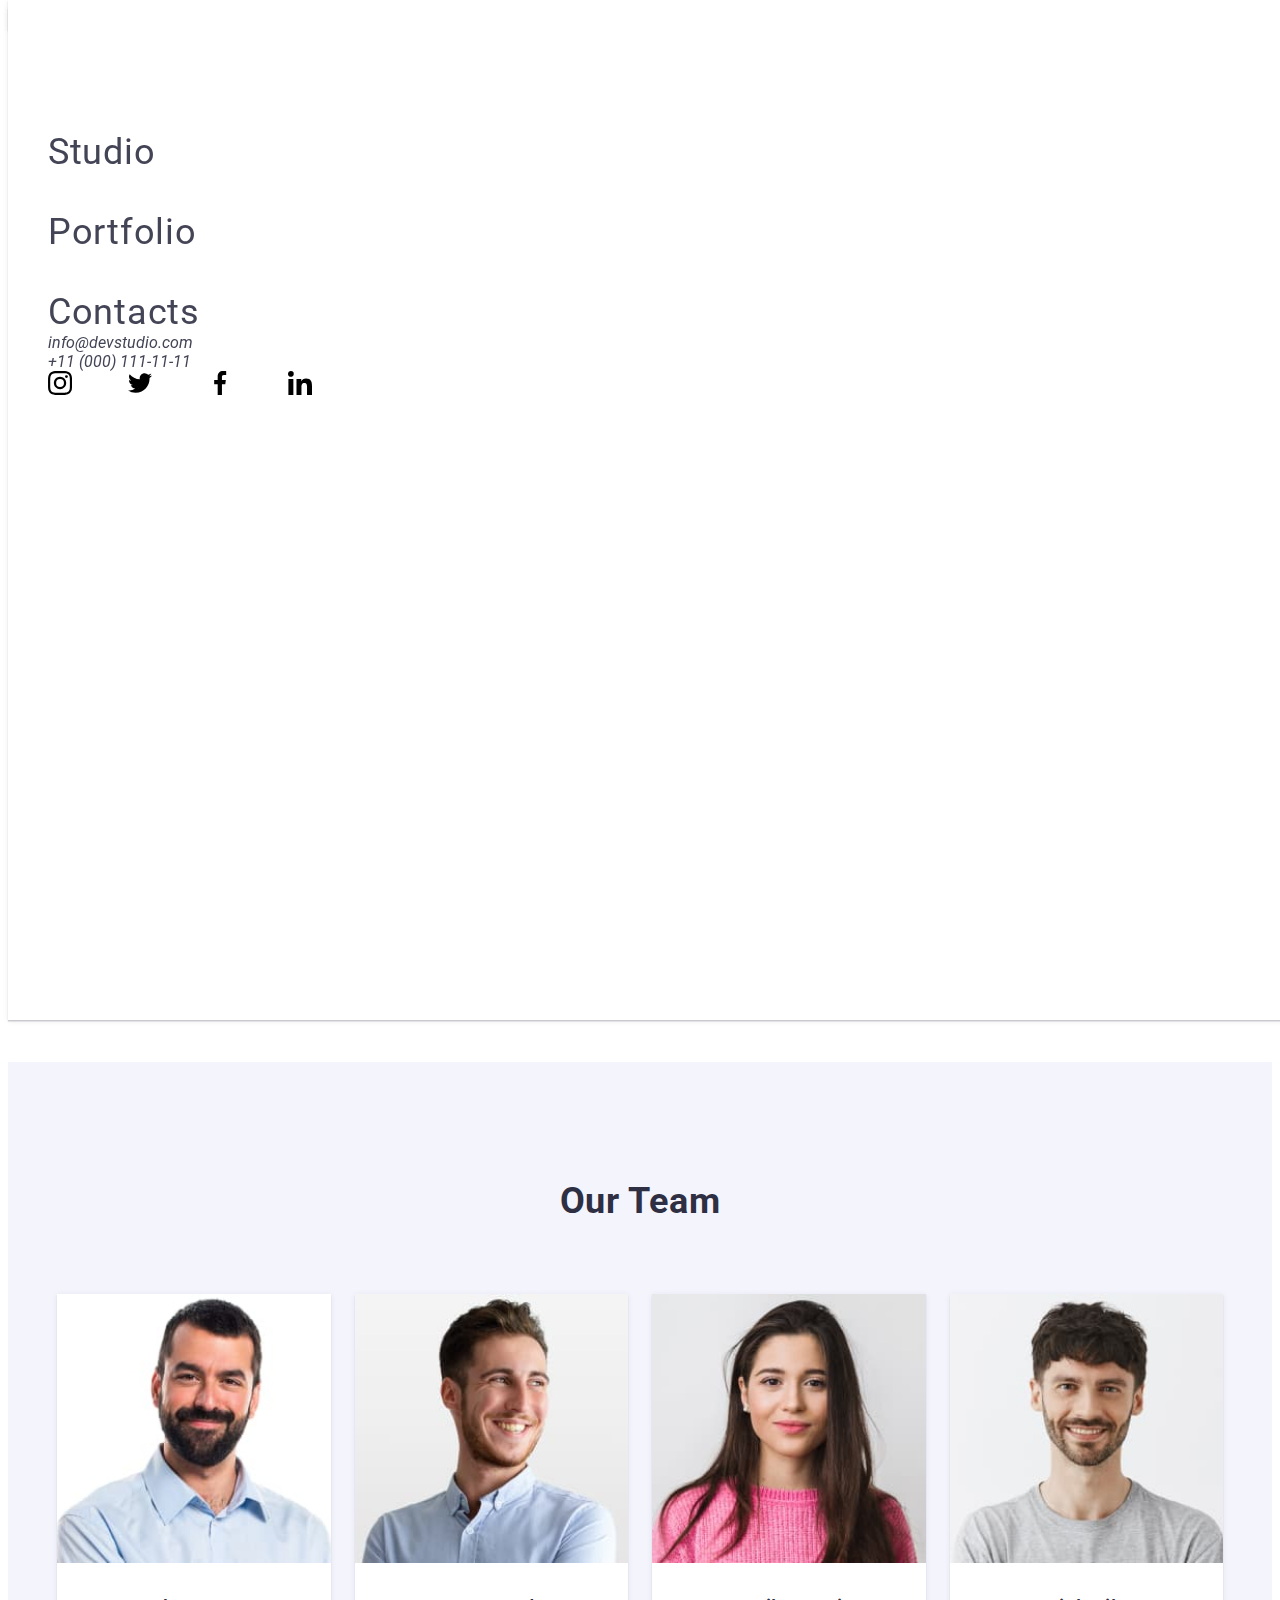
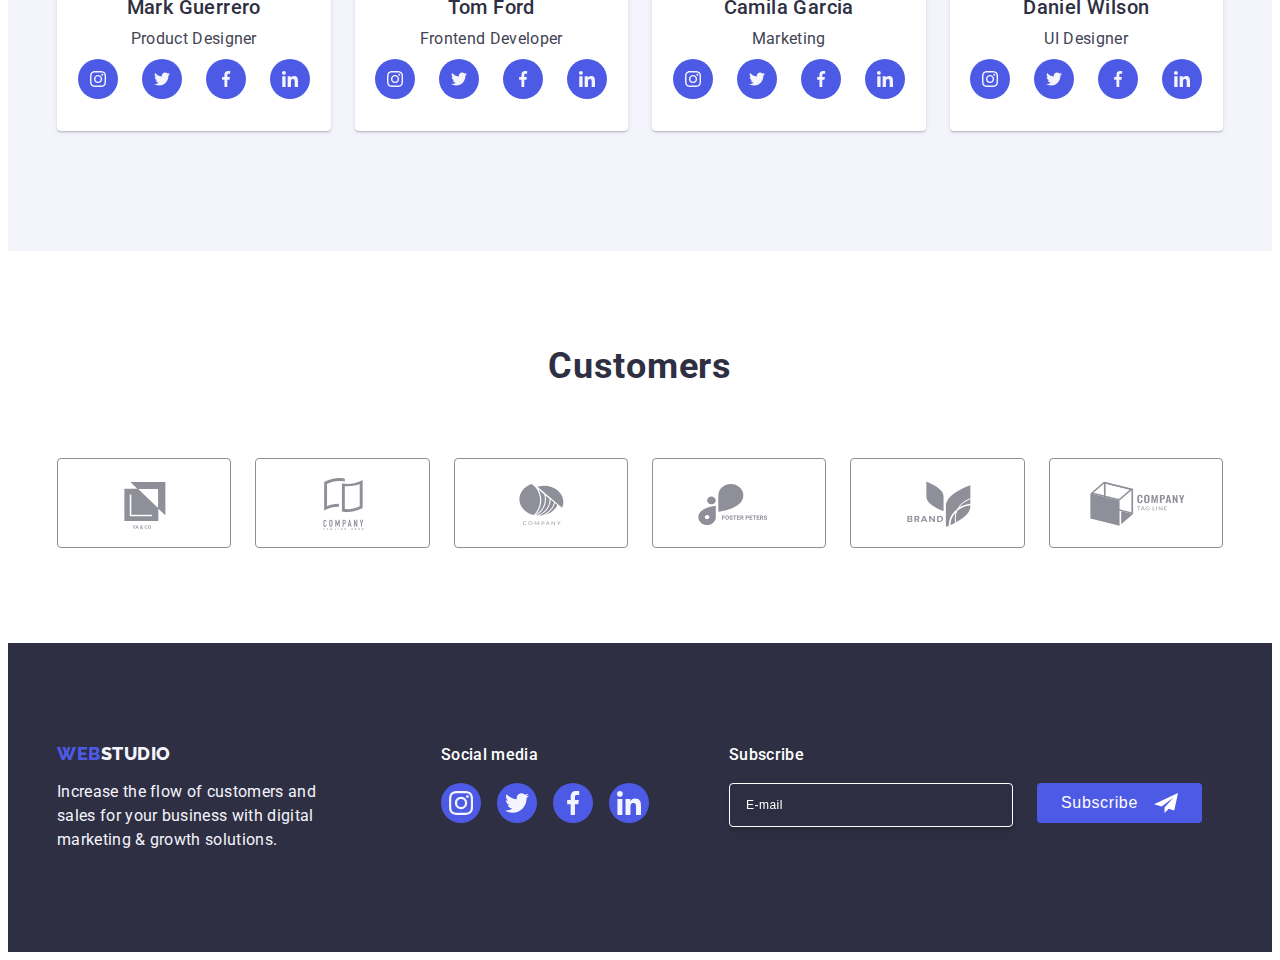
==== commit 3e4d73d6: "markup2" ====
--- a/index.html
+++ b/index.html
@@ -63,6 +63,76 @@
             </li>
           </ul>
         </address>
+        <button type="button" class="menu-open-btn">o</button>
+      </div>
+
+      <!--  ----------- MOBILE-MENU----------- -->
+      <div class="mob-menu">
+        <button type="button" class="menu-close-btn">x</button>
+
+        <ul class="mob-menu-navigation-list list">
+          <li class="mob-menu-navigation-item">
+            <a class="mob-menu-navigation-link link" href="./index.html"
+              >Studio</a
+            >
+          </li>
+          <li class="mob-menu-navigation-item">
+            <a class="mob-menu-navigation-link link" href="./portfolio.html"
+              >Portfolio</a
+            >
+          </li>
+          <li class="mob-menu-navigation-item">
+            <a class="mob-menu-navigation-link link" href="">Contacts</a>
+          </li>
+        </ul>
+
+        <address class="mob-menu-adress">
+          <ul class="mob-menu-adress-list list">
+            <li class="mob-menu-adress-item">
+              <a
+                class="mob-menu-adress-link link"
+                href="mailto:info@devstudio.com"
+                >info@devstudio.com</a
+              >
+            </li>
+            <li class="mob-menu-adress-item">
+              <a class="mob-menu-adress-link link" href="tel:+110001111111"
+                >+11 (000) 111-11-11</a
+              >
+            </li>
+          </ul>
+        </address>
+
+        <ul class="mob-menu-media-list list">
+          <li class="mob-menu-media-item">
+            <a class="mob-menu-media-link link" href="">
+              <svg class="mob-menu-media-icon" width="24" height="24">
+                <use href="./images/icons.svg#icon-instagram"></use>
+              </svg>
+            </a>
+          </li>
+          <li class="mob-menu-media-item">
+            <a class="mob-menu-media-link link" href="">
+              <svg class="mob-menu-media-icon" width="24" height="24">
+                <use href="./images/icons.svg#icon-twitter"></use>
+              </svg>
+            </a>
+          </li>
+          <li class="mob-menu-media-item">
+            <a class="mob-menu-media-link link" href="">
+              <svg class="mob-menu-media-icon" width="24" height="24">
+                <use href="./images/icons.svg#icon-facebook"></use>
+              </svg>
+            </a>
+          </li>
+          <li class="mob-menu-media-item">
+            <a class="mob-menu-media-link link" href="">
+              <svg class="mob-menu-media-icon" width="24" height="24">
+                <use href="./images/icons.svg#icon-linkedin"></use>
+              </svg>
+            </a>
+          </li>
+        </ul>
       </div>
     </header>
 
--- a/css/styles.css
+++ b/css/styles.css
@@ -88,7 +88,7 @@
 
 -------------------------------------------------------
 /*---------HEADER------------*/
-/*.header {
+.header {
   padding-top: 24px;
   padding-bottom: 24px;
 }
@@ -125,8 +125,7 @@
 }
 
 .header-navigation-list {
-  display: flex;
-  gap: 40px;
+  display: none;
 }
 .header-navigation-item {
 }
@@ -168,8 +167,7 @@
 .header-adress {
 }
 .header-adress-list {
-  display: flex;
-  gap: 40px;
+  display: none;
 }
 
 .header-adress-link {
@@ -184,7 +182,67 @@
 .header-adress-link:focus,
 .header-adress-link:hover {
   color: var(--ocean);
-}*/
+}
+
+/*--------Menu-Mobile-----------*/
+.menu-open-btn {
+  margin-left: auto;
+}
+
+.mob-menu {
+  position: fixed;
+  top: 0;
+  z-index: 20px;
+  width: 100vw;
+  height: 100vh;
+  background: var(--white);
+  box-shadow: 0px 1px 6px 0px rgba(46, 47, 66, 0.08),
+    0px 1px 1px 0px rgba(46, 47, 66, 0.16),
+    0px 2px 1px 0px rgba(46, 47, 66, 0.08);
+  padding: 80px 35px 40px 40px;
+}
+.menu-close-btn {
+  display: block;
+  margin-left: auto;
+  margin-bottom: 32px;
+}
+.mob-menu-navigation-list {
+}
+.list {
+}
+.mob-menu-navigation-item:not(:last-child) {
+  margin-bottom: 40px;
+}
+
+.mob-menu-navigation-link {
+  color: var(--navyblue);
+  font-size: 36px;
+  line-height: 1.11;
+  letter-spacing: 0.02em;
+  text-transform: capitalize;
+}
+.link {
+}
+.current {
+}
+.mob-menu-adress {
+}
+.mob-menu-adress-list {
+}
+.mob-menu-adress-item {
+}
+.mob-menu-adress-link {
+}
+.mob-menu-media-list {
+  display: flex;
+  gap: 56px;
+}
+.mob-menu-media-item {
+}
+.mob-menu-media-link {
+}
+.mob-menu-media-icon {
+}
 
 /*!---------BODY-STUDIO-----------*/
 
@@ -192,27 +250,39 @@
 
 .hero {
   background-color: var(--navy-blue);
-  padding: 188px 0;
+  padding: 112px 0;
   background-image: linear-gradient(
       rgba(46, 47, 66, 0.7),
       rgba(46, 47, 66, 0.7)
     ),
-    url(../images/hero-bg.jpg);
+    url(../images/hero-mobile-1x.jpg);
   background-repeat: no-repeat;
   background-position: center;
   background-size: cover;
   max-width: 1440px;
   margin: 0 auto;
 }
+@media (min-device-pixel-ratio: 2),
+  (min-resolution: 192dpi),
+  (min-resolution: 2dppx) {
+  .hero {
+    background-image: linear-gradient(
+        rgba(46, 47, 66, 0.7),
+        rgba(46, 47, 66, 0.7)
+      ),
+      url(../images/hero-mobile-2x.jpg);
+  }
+}
+
 .hero-title {
-  font-size: 56px;
-  line-height: 1.07;
+  font-size: 32px;
+  line-height: 1.11;
   letter-spacing: 0.02em;
   color: var(--white);
   text-align: center;
-
-  max-width: 496px;
-  margin-bottom: 48px;
+  text-transform: capitalize;
+  max-width: 320px;
+  margin-bottom: 72px;
   margin-left: auto;
   margin-right: auto;
 }
--- a/css/media.css
+++ b/css/media.css
@@ -7,6 +7,8 @@
   .team > .container{
     max-width: 294px;
   }
+  .hero-title {
+  font-size: 36px;
 }
 
 /*!----------768px--------------*/
@@ -39,6 +41,30 @@
 .customers-item {
     width: calc((100% - 24px * 2 ) / 3);
 }
+.hero {
+  background-image: linear-gradient(
+      rgba(46, 47, 66, 0.7),
+      rgba(46, 47, 66, 0.7)
+    ),
+    url(../images/hero-tablet-1x.jpg);
+}
+  @media (min-device-pixel-ratio: 2),
+  (min-resolution: 192dpi),
+  (min-resolution: 2dppx) {
+  .hero {
+    background-image: linear-gradient(
+        rgba(46, 47, 66, 0.7),
+        rgba(46, 47, 66, 0.7)
+      ),
+      url(../images/hero-tablet-2x.jpg);
+  }
+}  
+
+.hero-title {
+  font-size: 56px;
+  line-height: 1.07;
+  margin-bottom: 36px;
+  max-width: 496px;
 
 }
 
@@ -83,5 +109,31 @@
     gap: 24px;
   }
   .customers-item {
-  width: calc((100% - 24px * 5) / 6);
-  }+    width: calc((100% - 24px * 5) / 6);
+  }
+  .hero {
+    padding: 188px 0;
+    background-image: linear-gradient(
+      rgba(46, 47, 66, 0.7),
+      rgba(46, 47, 66, 0.7)
+    ),
+    url(../images/hero-desktop-1x.jpg);
+  }
+
+  @media (min-device-pixel-ratio: 2),
+  (min-resolution: 192dpi),
+  (min-resolution: 2dppx) {
+    .hero {
+      background-image: linear-gradient(
+      rgba(46, 47, 66, 0.7),
+      rgba(46, 47, 66, 0.7)
+    ),
+    url(../images/hero-desktop-2x.jpg);
+  } 
+}
+
+  .hero-title {
+    margin-bottom: 48px;
+    max-width: 496px;
+  }
+}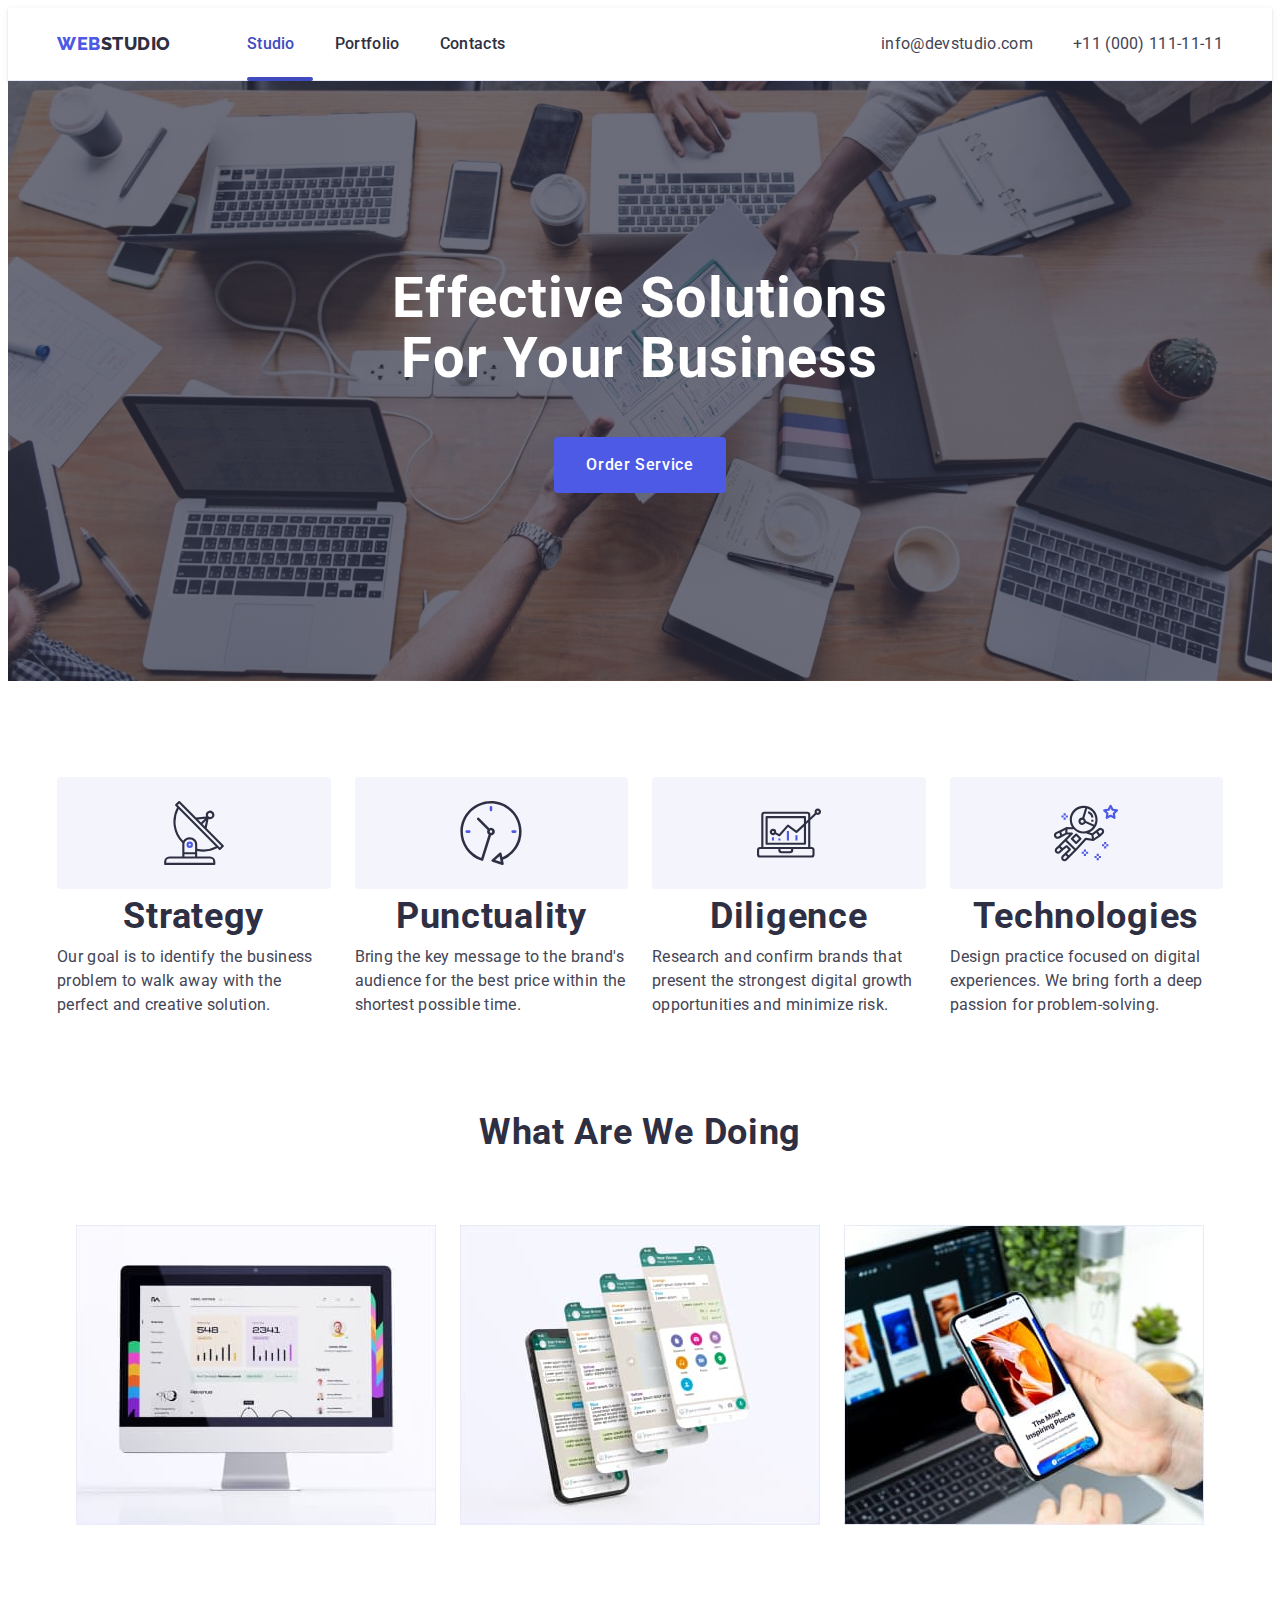
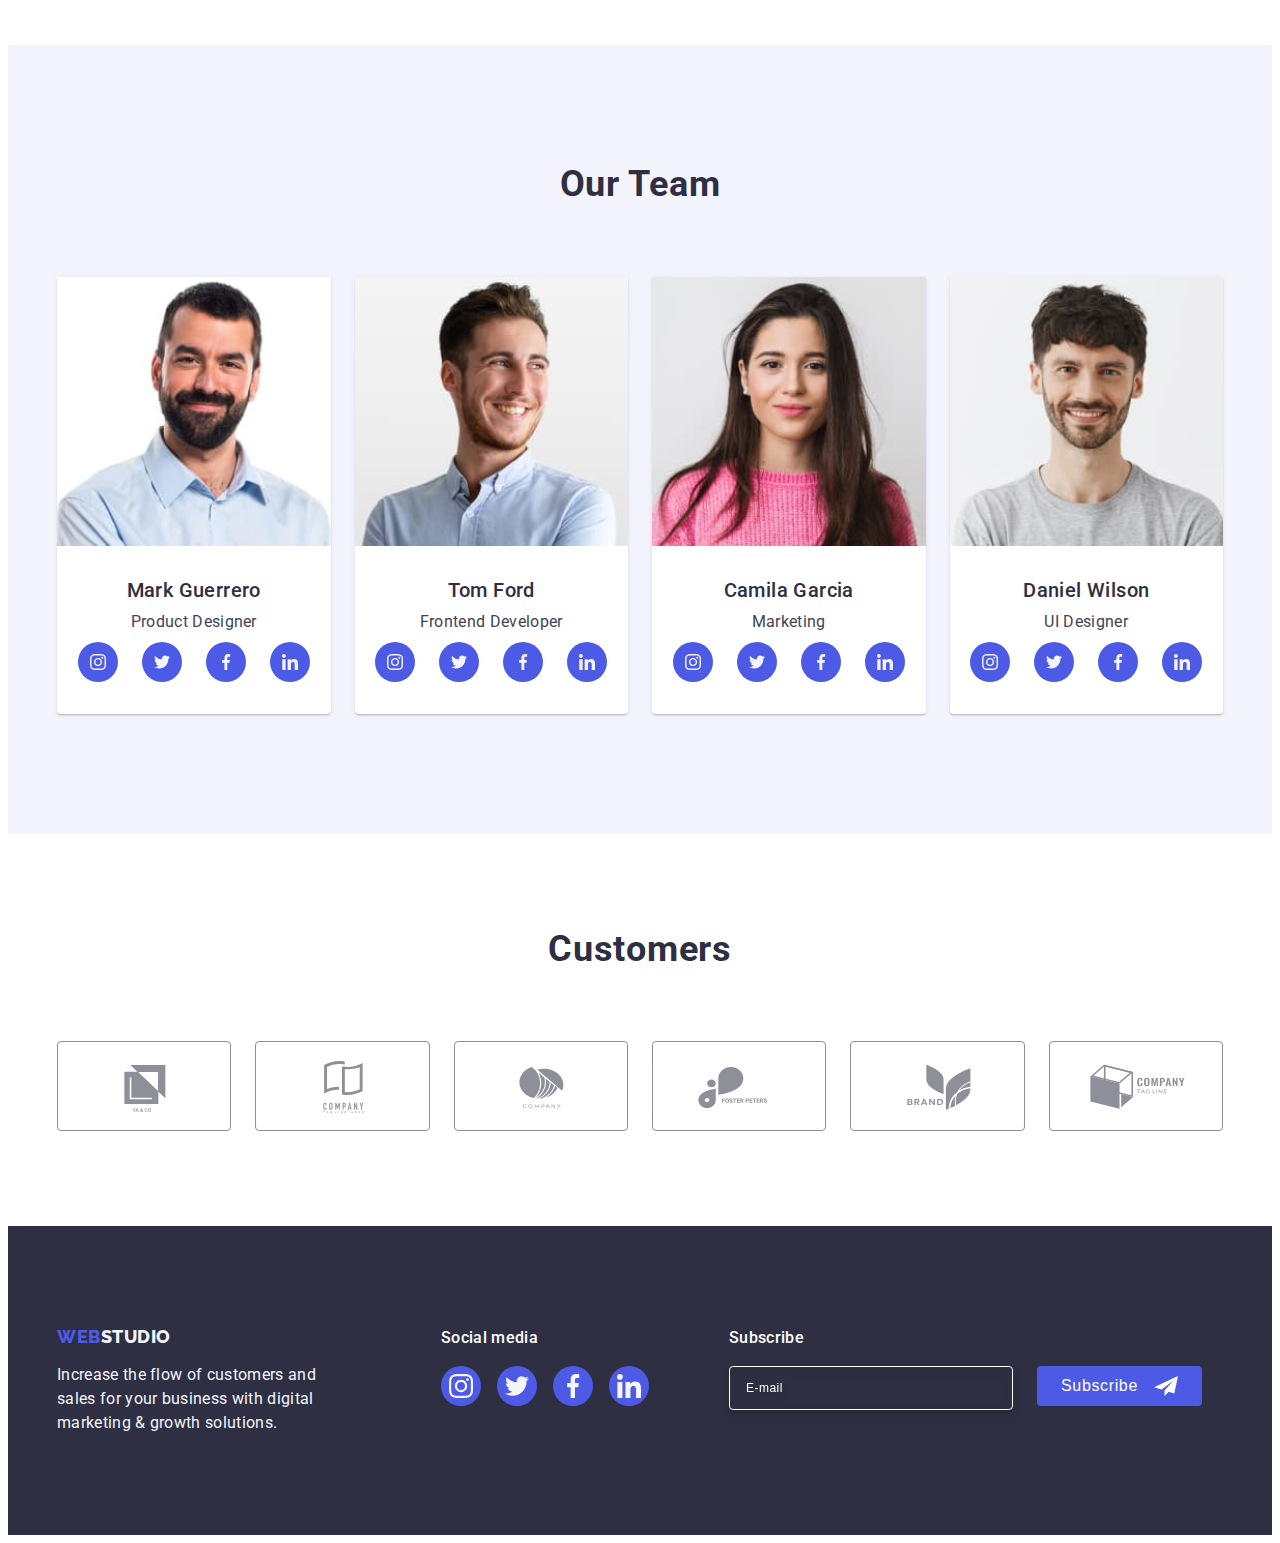
==== commit e14a24bf: "markup3" ====
--- a/index.html
+++ b/index.html
@@ -63,76 +63,88 @@
             </li>
           </ul>
         </address>
-        <button type="button" class="menu-open-btn">o</button>
+        <button type="button" class="menu-open-btn" .js-open-menu>
+          <svg class="menu-open-icon" width="32" height="22">
+            <use href="./images/icons.svg#icon-open-mob-menu"></use>
+          </svg>
+        </button>
       </div>
 
       <!--  ----------- MOBILE-MENU----------- -->
-      <div class="mob-menu">
-        <button type="button" class="menu-close-btn">x</button>
-
-        <ul class="mob-menu-navigation-list list">
-          <li class="mob-menu-navigation-item">
-            <a class="mob-menu-navigation-link link" href="./index.html"
-              >Studio</a
-            >
-          </li>
-          <li class="mob-menu-navigation-item">
-            <a class="mob-menu-navigation-link link" href="./portfolio.html"
-              >Portfolio</a
-            >
-          </li>
-          <li class="mob-menu-navigation-item">
-            <a class="mob-menu-navigation-link link" href="">Contacts</a>
-          </li>
-        </ul>
-
-        <address class="mob-menu-adress">
-          <ul class="mob-menu-adress-list list">
-            <li class="mob-menu-adress-item">
-              <a
-                class="mob-menu-adress-link link"
-                href="mailto:info@devstudio.com"
-                >info@devstudio.com</a
+      <div class="mob-menu is-hidden" .js-menu-container>
+        <div class="mob-menu-top">
+          <button type="button" class="menu-close-btn" .js-close-menu>
+            <svg class="close-button-icon" width="8" height="8">
+              <use href="./images/icons.svg#icon-close-black"></use>
+            </svg>
+          </button>
+
+          <ul class="mob-menu-navigation-list list">
+            <li class="mob-menu-navigation-item">
+              <a class="mob-menu-navigation-link link" href="./index.html"
+                >Studio</a
               >
             </li>
-            <li class="mob-menu-adress-item">
-              <a class="mob-menu-adress-link link" href="tel:+110001111111"
-                >+11 (000) 111-11-11</a
+            <li class="mob-menu-navigation-item">
+              <a class="mob-menu-navigation-link link" href="./portfolio.html"
+                >Portfolio</a
               >
             </li>
-          </ul>
-        </address>
-
-        <ul class="mob-menu-media-list list">
-          <li class="mob-menu-media-item">
-            <a class="mob-menu-media-link link" href="">
-              <svg class="mob-menu-media-icon" width="24" height="24">
-                <use href="./images/icons.svg#icon-instagram"></use>
-              </svg>
-            </a>
-          </li>
-          <li class="mob-menu-media-item">
-            <a class="mob-menu-media-link link" href="">
-              <svg class="mob-menu-media-icon" width="24" height="24">
-                <use href="./images/icons.svg#icon-twitter"></use>
-              </svg>
-            </a>
-          </li>
-          <li class="mob-menu-media-item">
-            <a class="mob-menu-media-link link" href="">
-              <svg class="mob-menu-media-icon" width="24" height="24">
-                <use href="./images/icons.svg#icon-facebook"></use>
-              </svg>
-            </a>
-          </li>
-          <li class="mob-menu-media-item">
-            <a class="mob-menu-media-link link" href="">
-              <svg class="mob-menu-media-icon" width="24" height="24">
-                <use href="./images/icons.svg#icon-linkedin"></use>
-              </svg>
-            </a>
-          </li>
-        </ul>
+            <li class="mob-menu-navigation-item">
+              <a class="mob-menu-navigation-link link" href="">Contacts</a>
+            </li>
+          </ul>
+        </div>
+
+        <div>
+          <address class="mob-menu-adress">
+            <ul class="mob-menu-adress-list list">
+              <li class="mob-adress-item-tel">
+                <a class="mob-adress-link-tel link" href="tel:+110001111111"
+                  >+11 (000) 111-11-11</a
+                >
+              </li>
+              <li class="mob-adress-item-email">
+                <a
+                  class="mob-adress-link-email link"
+                  href="mailto:info@devstudio.com"
+                  >info@devstudio.com</a
+                >
+              </li>
+            </ul>
+          </address>
+
+          <ul class="mob-menu-media-list list">
+            <li class="mob-menu-media-item">
+              <a class="mob-menu-media-link link" href="">
+                <svg class="mob-menu-media-icon" width="24" height="24">
+                  <use href="./images/icons.svg#icon-instagram"></use>
+                </svg>
+              </a>
+            </li>
+            <li class="mob-menu-media-item">
+              <a class="mob-menu-media-link link" href="">
+                <svg class="mob-menu-media-icon" width="24" height="24">
+                  <use href="./images/icons.svg#icon-twitter"></use>
+                </svg>
+              </a>
+            </li>
+            <li class="mob-menu-media-item">
+              <a class="mob-menu-media-link link" href="">
+                <svg class="mob-menu-media-icon" width="24" height="24">
+                  <use href="./images/icons.svg#icon-facebook"></use>
+                </svg>
+              </a>
+            </li>
+            <li class="mob-menu-media-item">
+              <a class="mob-menu-media-link link" href="">
+                <svg class="mob-menu-media-icon" width="24" height="24">
+                  <use href="./images/icons.svg#icon-linkedin"></use>
+                </svg>
+              </a>
+            </li>
+          </ul>
+        </div>
       </div>
     </header>
 
@@ -205,7 +217,7 @@
       </section>
 
       <!-- -------------- WORK 3------------------- -->
-      <!--<section class="work">
+      <section class="work">
         <div class="container">
           <h2 class="work-title section-title">What are we doing</h2>
           <ul class="work-list list">
@@ -239,7 +251,7 @@
           </ul>
         </div>
       </section>
-    -->
+
       <!-- -------------- TEAM 4------------------- -->
       <section class="team">
         <div class="container">
@@ -643,5 +655,6 @@
     </div>
 
     <script src="./js/modal.js"></script>
+    <script src="./js/menu.js"></script>
   </body>
 </html>
--- a/css/styles.css
+++ b/css/styles.css
@@ -187,6 +187,14 @@
 /*--------Menu-Mobile-----------*/
 .menu-open-btn {
   margin-left: auto;
+  margin-top: 24px;
+  margin-bottom: 24px;
+  border: none;
+  background-color: transparent;
+}
+.menu-open-icon {
+  stroke-width: 3px;
+  stroke: var(--heavy-blue-modal);
 }
 
 .mob-menu {
@@ -200,16 +208,36 @@
     0px 1px 1px 0px rgba(46, 47, 66, 0.16),
     0px 2px 1px 0px rgba(46, 47, 66, 0.08);
   padding: 80px 35px 40px 40px;
+  display: flex;
+  flex-direction: column;
+  justify-content: space-between;
+  overflow: auto;
+}
+.mob-menu-top {
 }
 .menu-close-btn {
   display: block;
   margin-left: auto;
   margin-bottom: 32px;
+
+  position: absolute;
+  right: 24px;
+  top: 24px;
+  background-color: var(--cornflower);
+  border-radius: 50%;
+  border: 1px solid rgba(0, 0, 0, 0.1);
+  width: 24px;
+  height: 24px;
+  display: flex;
+  align-items: center;
+  justify-content: center;
+  padding: 0;
+  cursor: pointer;
 }
 .mob-menu-navigation-list {
-}
-.list {
-}
+  margin-bottom: 50px;
+}
+
 .mob-menu-navigation-item:not(:last-child) {
   margin-bottom: 40px;
 }
@@ -220,28 +248,58 @@
   line-height: 1.11;
   letter-spacing: 0.02em;
   text-transform: capitalize;
-}
-.link {
-}
-.current {
+  transition-property: color;
+  transition-duration: 250ms;
+  transition-timing-function: cubic-bezier(0.4, 0, 0.2, 1);
+}
+
+.mob-menu-navigation-link:hover,
+.mob-menu-navigation-link:focus {
+  color: var(--ocean);
 }
 .mob-menu-adress {
 }
 .mob-menu-adress-list {
 }
-.mob-menu-adress-item {
-}
-.mob-menu-adress-link {
-}
+.mob-adress-item-tel {
+  margin-bottom: 40px;
+}
+.mob-adress-link-tel {
+  color: var(--iris);
+  font-size: 26px;
+  line-height: 1.11;
+  letter-spacing: 0.02em;
+  text-transform: capitalize;
+}
+.mob-adress-item-email {
+  margin-bottom: 48px;
+}
+.mob- adress-link-email {
+  color: var(--slate);
+  font-size: 20px;
+  font-weight: 500;
+  line-height: 1.2;
+  letter-spacing: 0.02em;
+}
+
 .mob-menu-media-list {
   display: flex;
-  gap: 56px;
+  gap: 36px;
+  justify-content: center;
 }
 .mob-menu-media-item {
 }
 .mob-menu-media-link {
+  background-color: var(--iris);
+  border-radius: 50%;
+  width: 40px;
+  height: 40px;
+  display: flex;
+  align-items: center;
+  justify-content: center;
 }
 .mob-menu-media-icon {
+  fill: var(--cloud);
 }
 
 /*!---------BODY-STUDIO-----------*/
@@ -347,6 +405,7 @@
 
 /*---------Work 3 section------------*/
 .work {
+  display: none;
   padding-bottom: 120px;
 }
 .work-title {
--- a/css/media.css
+++ b/css/media.css
@@ -9,6 +9,14 @@
   }
   .hero-title {
   font-size: 36px;
+}
+.mob-adress-link-tel {
+  color: var(--iris);
+  font-size: 36px;
+}
+.mob-menu-media-list {
+  
+  gap: 56px;
 }
 
 /*!----------768px--------------*/
@@ -66,6 +74,23 @@
   margin-bottom: 36px;
   max-width: 496px;
 
+}
+.menu-open-btn {
+  display: none;
+}
+.header-navigation-list {
+  display: flex;
+  gap: 40px;
+}
+.header-adress-list {
+  display: flex;
+  flex-direction: column;
+  gap: 12px;
+}
+.header-adress-link {
+  font-size: 12px;
+  line-height: 1.17;
+  letter-spacing: 0.04em;
 }
 
 /*!---------------1166px-------*/
@@ -136,4 +161,17 @@
     margin-bottom: 48px;
     max-width: 496px;
   }
+  .header-adress-list {
+
+  flex-direction: row;
+  gap: 40px;
+}
+.header-adress-link {
+  font-size: 16px;
+  line-height: 1.5;
+  letter-spacing: 0.02em;
+}
+.work {
+  display: block;
+}
 }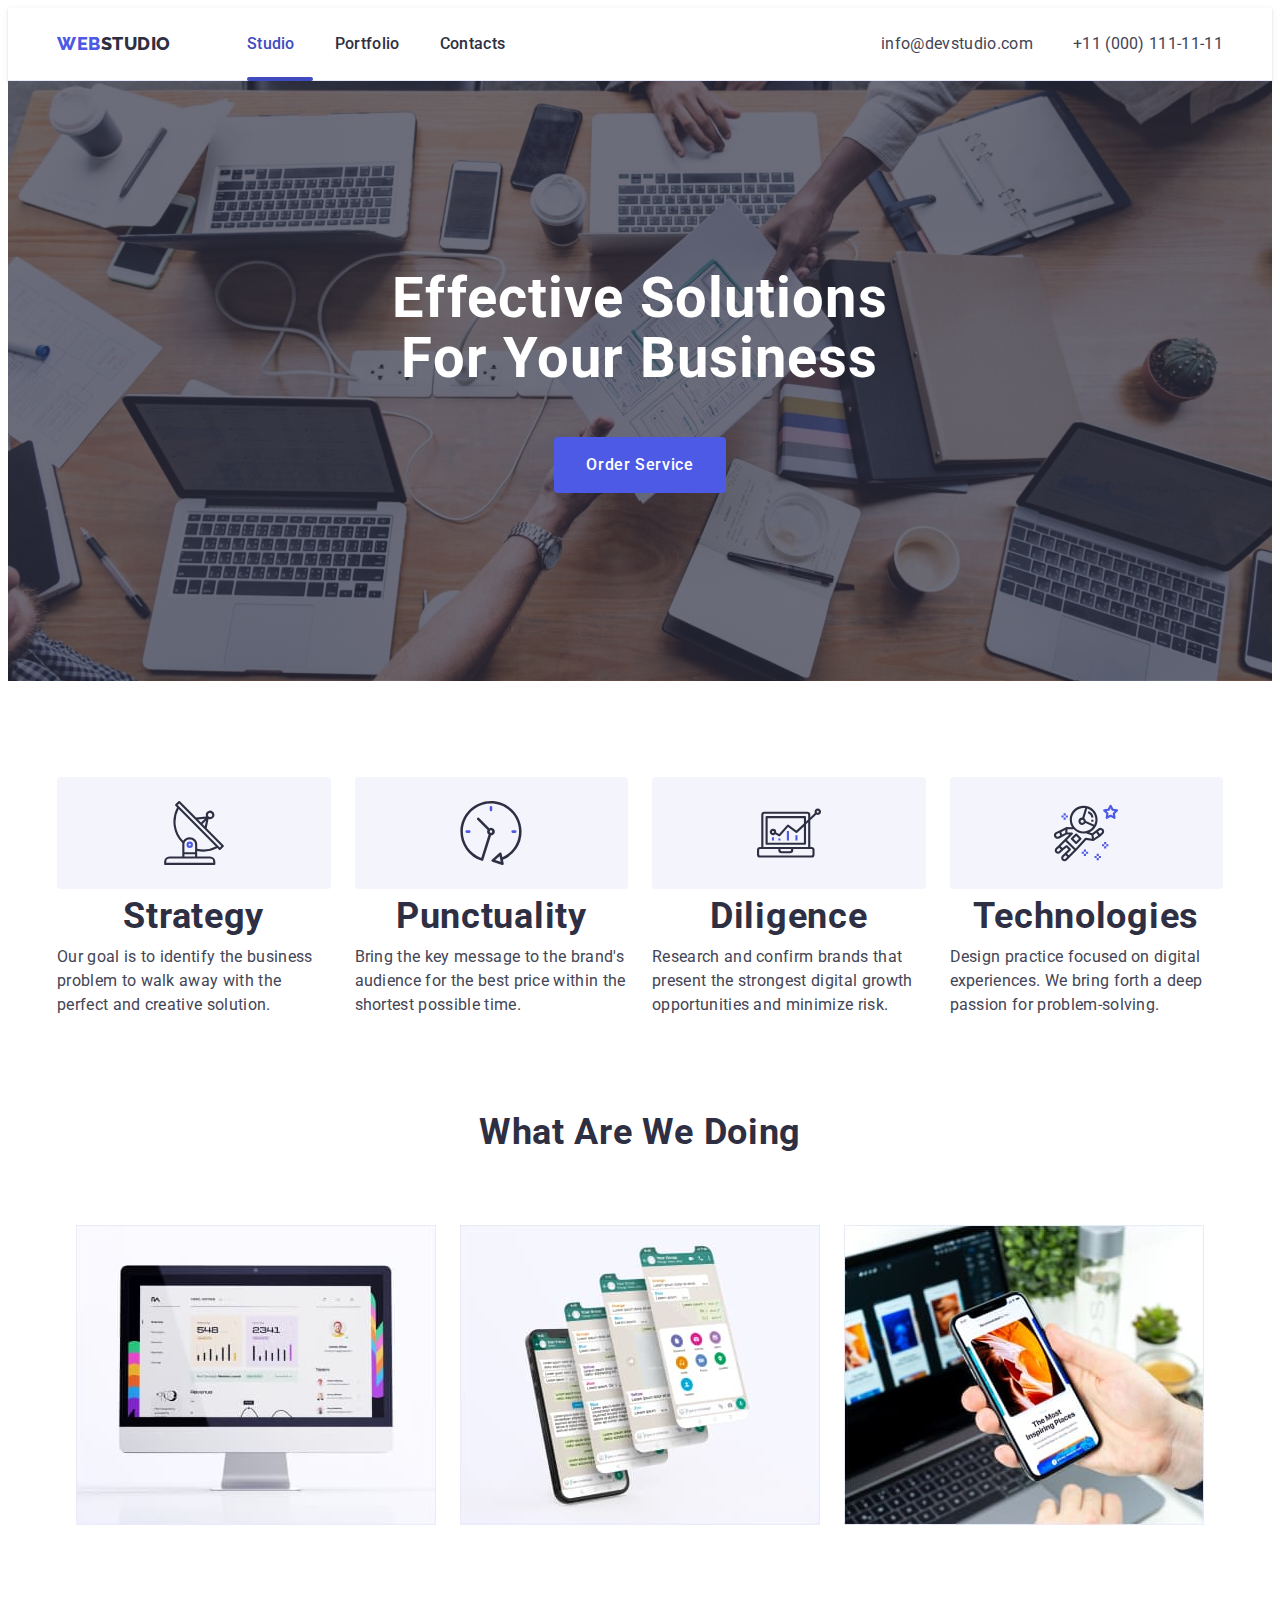
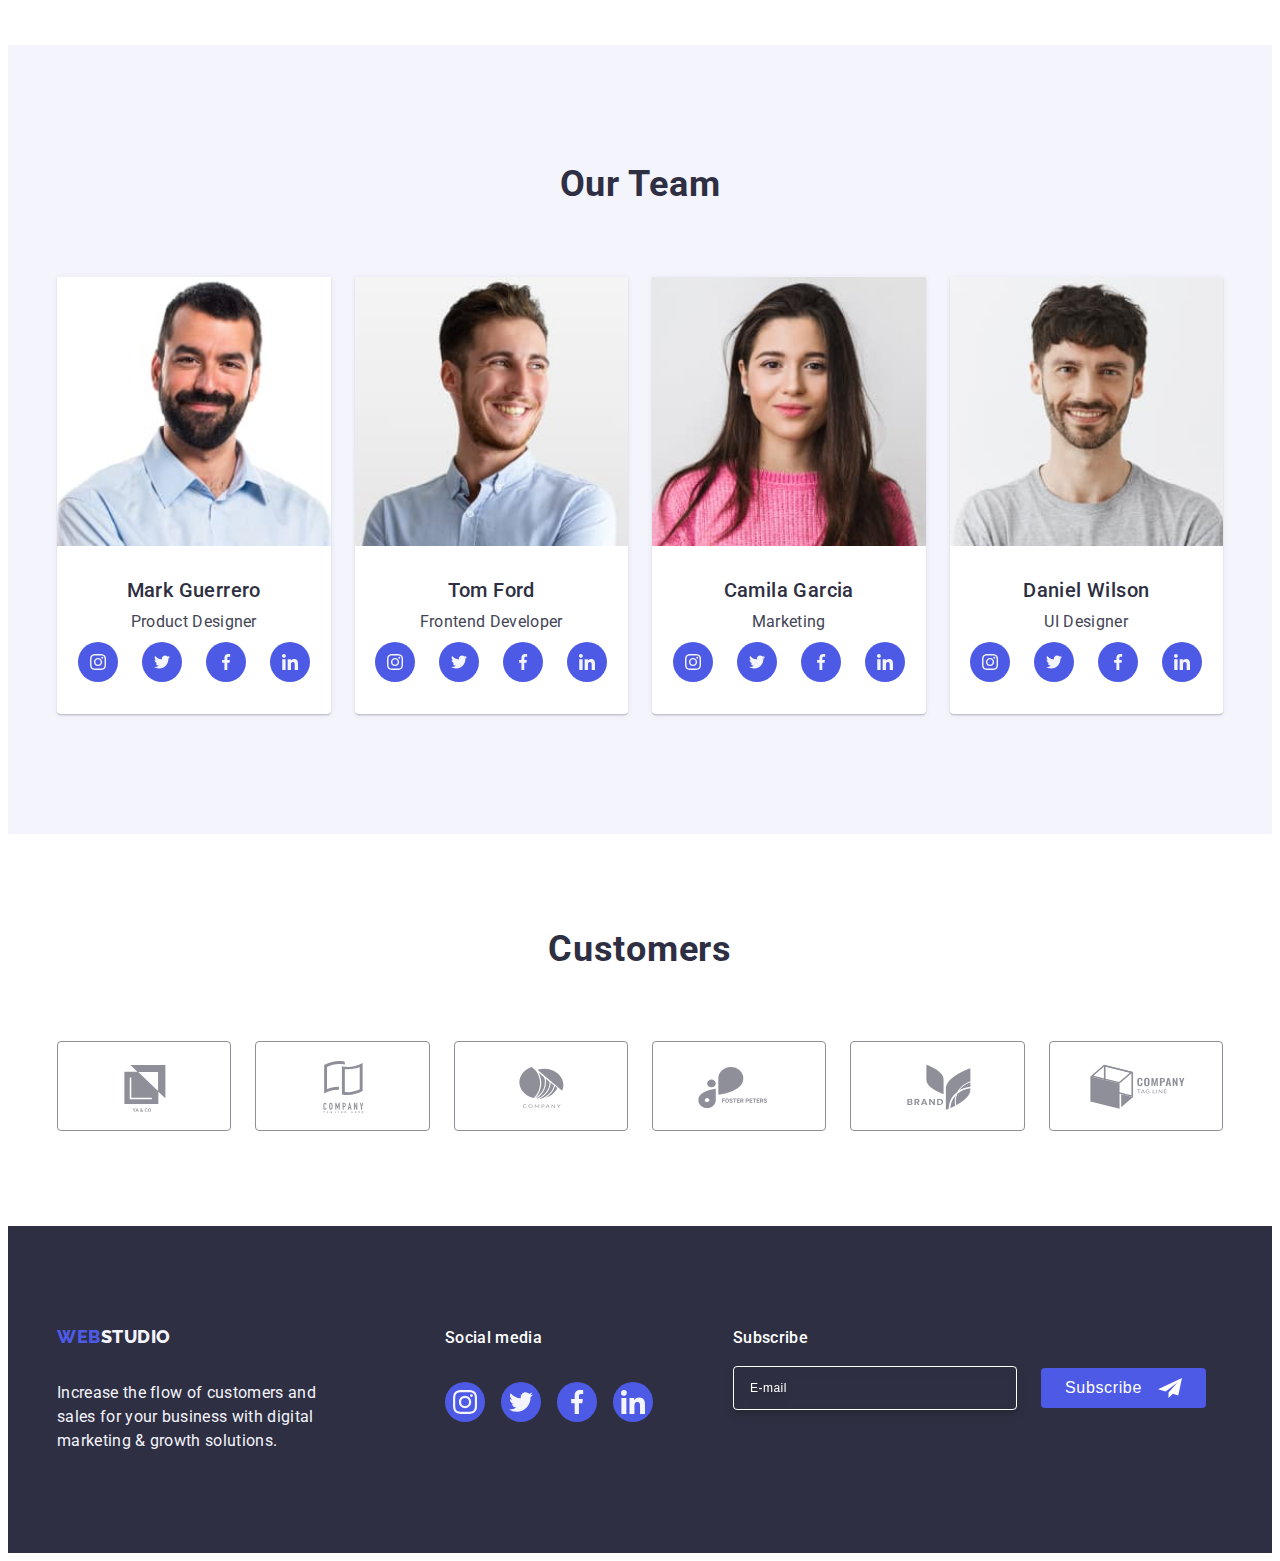
==== commit 542c13ca: "markup4" ====
--- a/index.html
+++ b/index.html
@@ -63,7 +63,7 @@
             </li>
           </ul>
         </address>
-        <button type="button" class="menu-open-btn" .js-open-menu>
+        <button type="button" class="menu-open-btn" data-menu-open>
           <svg class="menu-open-icon" width="32" height="22">
             <use href="./images/icons.svg#icon-open-mob-menu"></use>
           </svg>
@@ -71,9 +71,9 @@
       </div>
 
       <!--  ----------- MOBILE-MENU----------- -->
-      <div class="mob-menu is-hidden" .js-menu-container>
+      <div class="mob-menu is-hidden" data-menu>
         <div class="mob-menu-top">
-          <button type="button" class="menu-close-btn" .js-close-menu>
+          <button type="button" class="menu-close-btn" data-menu-close>
             <svg class="close-button-icon" width="8" height="8">
               <use href="./images/icons.svg#icon-close-black"></use>
             </svg>
@@ -655,6 +655,6 @@
     </div>
 
     <script src="./js/modal.js"></script>
-    <script src="./js/menu.js"></script>
+    <script src="./js/modal-menu.js"></script>
   </body>
 </html>
--- a/css/styles.css
+++ b/css/styles.css
@@ -679,14 +679,21 @@
 .footer {
   display: block;
   background-color: var(--navy-blue);
-  padding: 100px 0;
+  padding-top: 98px;
+  padding-bottom: 96px;
 }
 .footer-box {
   display: flex;
-  align-items: baseline;
+  flex-direction: column;
+  align-items: center;
+  gap: 72px;
 }
 .logo-wrap {
-  margin-right: 120px;
+  /*margin-right: 120px;*/
+  display: flex;
+  flex-direction: column;
+  align-items: center;
+  gap: 18px;
 }
 
 .footer-logo-link {
@@ -699,7 +706,7 @@
   color: var(--iris);
   max-width: 115px;
   margin-bottom: 16px;
-  display: inline-block;
+  /*display: inline-block;*/
 }
 .span-footer-logo {
   color: var(--cloud);
@@ -709,10 +716,15 @@
   line-height: 1.5;
   letter-spacing: 0.02em;
   color: var(--cloud);
-  width: 264px;
+  width: 268px;
 }
 .social-media {
-  margin-right: 80px;
+  display: flex;
+  flex-direction: column;
+  align-items: center;
+  gap: 16px;
+
+  /*margin-right: 80px;*/
 }
 .social-media-subtitle {
   font-size: 16px;
@@ -754,6 +766,8 @@
   display: flex;
   flex-direction: column;
   justify-content: center;
+  align-items: center;
+  gap: 16px;
 }
 
 .footer-form-text {
@@ -762,14 +776,16 @@
   font-weight: 500;
   line-height: 1.5;
   letter-spacing: 0.02em;
-  margin-bottom: 16px;
+  /*margin-bottom: 16px;*/
 }
 .footer-form {
   display: flex;
+  flex-direction: column;
+  align-items: center;
   gap: 24px;
 }
 .footer-input {
-  width: 264px;
+  width: 290px;
   height: 40px;
   border-radius: 4px;
   border: 1px solid var(--white);
@@ -800,7 +816,7 @@
   background: var(--iris);
   color: var(--white);
   font-size: 16px;
-  min-width: 165px;
+  width: 165px;
   height: 40px;
   font-weight: 500;
   line-height: 1.5;
--- a/css/media.css
+++ b/css/media.css
@@ -4,174 +4,226 @@
   .container {
     max-width: 426px;
   }
-  .team > .container{
+  .team > .container {
     max-width: 294px;
   }
   .hero-title {
-  font-size: 36px;
-}
-.mob-adress-link-tel {
-  color: var(--iris);
-  font-size: 36px;
-}
-.mob-menu-media-list {
-  
-  gap: 56px;
-}
-
-/*!----------768px--------------*/
-
-@media screen and (min-width: 768px) {
-  .container {
-    max-width: 766px;
-  }
-  .advantage-list {
-    gap: 72px 24px;
-  }
-  .advantage-item {
-    width: calc((100% - 24px) / 2);
-  }
-  .team > .container{
-    max-width: 582px;
-  }
-  .team-list {
-    gap: 64px 24px;
-}
-.team-item {
-   width: calc((100% - 24px ) / 2);
-}
-.customers > .container{
-    max-width: 582px;
-}
-.customers-list {
-    gap: 72px 24px;
-}
-.customers-item {
-    width: calc((100% - 24px * 2 ) / 3);
-}
-.hero {
-  background-image: linear-gradient(
-      rgba(46, 47, 66, 0.7),
-      rgba(46, 47, 66, 0.7)
-    ),
-    url(../images/hero-tablet-1x.jpg);
-}
-  @media (min-device-pixel-ratio: 2),
-  (min-resolution: 192dpi),
-  (min-resolution: 2dppx) {
-  .hero {
-    background-image: linear-gradient(
-        rgba(46, 47, 66, 0.7),
-        rgba(46, 47, 66, 0.7)
-      ),
-      url(../images/hero-tablet-2x.jpg);
-  }
-}  
-
-.hero-title {
-  font-size: 56px;
-  line-height: 1.07;
-  margin-bottom: 36px;
-  max-width: 496px;
-
-}
-.menu-open-btn {
-  display: none;
-}
-.header-navigation-list {
-  display: flex;
-  gap: 40px;
-}
-.header-adress-list {
-  display: flex;
-  flex-direction: column;
-  gap: 12px;
-}
-.header-adress-link {
-  font-size: 12px;
-  line-height: 1.17;
-  letter-spacing: 0.04em;
-}
-
-/*!---------------1166px-------*/
-
-@media screen and (min-width: 1166px) {
-  .container {
-    max-width: 1166px;
-  }
-  .team > .container{
-    max-width: 1166px;
-  }
-  .advantage-item {
-    width: calc((100% - 24px * 3) / 4);
-  }
-  .advantage-box-icon {
-  width: 100%;
-  height: 112px;
-  border-radius: 4px;
-  background: var(--cloud);
-  display: flex;
-  align-items: center;
-  justify-content: center;
-  margin-bottom: 8px;
-  }
-  
-  .team {
-    padding-top: 120px;
-    padding-bottom: 120px;
-    
-  }
-  .team-item {
-    width: calc((100% - 24px * 3) / 4);
-  }
-  .customers > .container{
-    max-width: 1166px;
-}
-  .customers {
-    padding: 96px 0;
-  }
-  .customers-list {
-    gap: 24px;
-  }
-  .customers-item {
-    width: calc((100% - 24px * 5) / 6);
-  }
-  .hero {
-    padding: 188px 0;
-    background-image: linear-gradient(
-      rgba(46, 47, 66, 0.7),
-      rgba(46, 47, 66, 0.7)
-    ),
-    url(../images/hero-desktop-1x.jpg);
-  }
-
-  @media (min-device-pixel-ratio: 2),
-  (min-resolution: 192dpi),
-  (min-resolution: 2dppx) {
+    font-size: 36px;
+  }
+  .mob-adress-link-tel {
+    color: var(--iris);
+    font-size: 36px;
+  }
+  .mob-menu-media-list {
+    gap: 56px;
+  }
+  .footer-input {
+    width: 398px;
+  }
+
+  /*!----------768px--------------*/
+
+  @media screen and (min-width: 768px) {
+    .container {
+      max-width: 766px;
+    }
+    .advantage-list {
+      gap: 72px 24px;
+    }
+    .advantage-item {
+      width: calc((100% - 24px) / 2);
+    }
+    .team > .container {
+      max-width: 582px;
+    }
+    .team-list {
+      gap: 64px 24px;
+    }
+    .team-item {
+      width: calc((100% - 24px) / 2);
+    }
+    .customers > .container {
+      max-width: 582px;
+    }
+    .customers-list {
+      gap: 72px 24px;
+    }
+    .customers-item {
+      width: calc((100% - 24px * 2) / 3);
+    }
     .hero {
       background-image: linear-gradient(
-      rgba(46, 47, 66, 0.7),
-      rgba(46, 47, 66, 0.7)
-    ),
-    url(../images/hero-desktop-2x.jpg);
-  } 
+          rgba(46, 47, 66, 0.7),
+          rgba(46, 47, 66, 0.7)
+        ),
+        url(../images/hero-tablet-1x.jpg);
+    }
+    @media (min-device-pixel-ratio: 2),
+      (min-resolution: 192dpi),
+      (min-resolution: 2dppx) {
+      .hero {
+        background-image: linear-gradient(
+            rgba(46, 47, 66, 0.7),
+            rgba(46, 47, 66, 0.7)
+          ),
+          url(../images/hero-tablet-2x.jpg);
+      }
+    }
+
+    .hero-title {
+      font-size: 56px;
+      line-height: 1.07;
+      margin-bottom: 36px;
+      max-width: 496px;
+    }
+    .menu-open-btn {
+      display: none;
+    }
+    .header-navigation-list {
+      display: flex;
+      gap: 40px;
+    }
+    .header-adress-list {
+      display: flex;
+      flex-direction: column;
+      gap: 12px;
+    }
+    .header-adress-link {
+      font-size: 12px;
+      line-height: 1.17;
+      letter-spacing: 0.04em;
+    }
+    .footer-box {
+      flex-direction: row;
+      flex-wrap: wrap;
+      align-items: baseline;
+      gap: 24px;
+    }
+    .footer-form {
+      flex-direction: row;
+      gap: 24px;
+    }
+    .logo-wrap {
+      align-items: flex-start;
+    }
+    .social-media {
+      align-items: flex-start;
+    }
+    .footer-email {
+      align-items: flex-start;
+    }
+    .footer-input {
+      width: 264px;
+    }
+    .footer {
+      padding-left: 108px;
+    }
+  }
+
+  /*!---------------1166px-------*/
+
+  @media screen and (min-width: 1166px) {
+    .container {
+      max-width: 1166px;
+    }
+    .team > .container {
+      max-width: 1166px;
+    }
+    .advantage-item {
+      width: calc((100% - 24px * 3) / 4);
+    }
+    .advantage-box-icon {
+      width: 100%;
+      height: 112px;
+      border-radius: 4px;
+      background: var(--cloud);
+      display: flex;
+      align-items: center;
+      justify-content: center;
+      margin-bottom: 8px;
+    }
+
+    .team {
+      padding-top: 120px;
+      padding-bottom: 120px;
+    }
+    .team-item {
+      width: calc((100% - 24px * 3) / 4);
+    }
+    .customers > .container {
+      max-width: 1166px;
+    }
+    .customers {
+      padding: 96px 0;
+    }
+    .customers-list {
+      gap: 24px;
+    }
+    .customers-item {
+      width: calc((100% - 24px * 5) / 6);
+    }
+    .hero {
+      padding: 188px 0;
+      background-image: linear-gradient(
+          rgba(46, 47, 66, 0.7),
+          rgba(46, 47, 66, 0.7)
+        ),
+        url(../images/hero-desktop-1x.jpg);
+    }
+
+    @media (min-device-pixel-ratio: 2),
+      (min-resolution: 192dpi),
+      (min-resolution: 2dppx) {
+      .hero {
+        background-image: linear-gradient(
+            rgba(46, 47, 66, 0.7),
+            rgba(46, 47, 66, 0.7)
+          ),
+          url(../images/hero-desktop-2x.jpg);
+      }
+    }
+
+    .hero-title {
+      margin-bottom: 48px;
+      max-width: 496px;
+    }
+    .header-adress-list {
+      flex-direction: row;
+      gap: 40px;
+    }
+    .header-adress-link {
+      font-size: 16px;
+      line-height: 1.5;
+      letter-spacing: 0.02em;
+    }
+    .work {
+      display: block;
+    }
+    .footer {
+      padding: 100px 0;
+    }
+    .footer-box {
+      
+      gap: 0;
+      flex-wrap: nowrap;
+    }
+
+    .footer-form {
+      flex-direction: row;
+      gap: 24px;
+    }
+    .logo-wrap {
+      margin-right: 120px;
+    }
+      .social-media {
+        margin-right: 80px;
+      }
+    
+  
+  .footer-email {
+    align-items: flex-start;
+  }
+  .footer-input {
+    width: 264px;
+  }
 }
-
-  .hero-title {
-    margin-bottom: 48px;
-    max-width: 496px;
-  }
-  .header-adress-list {
-
-  flex-direction: row;
-  gap: 40px;
-}
-.header-adress-link {
-  font-size: 16px;
-  line-height: 1.5;
-  letter-spacing: 0.02em;
-}
-.work {
-  display: block;
-}
-}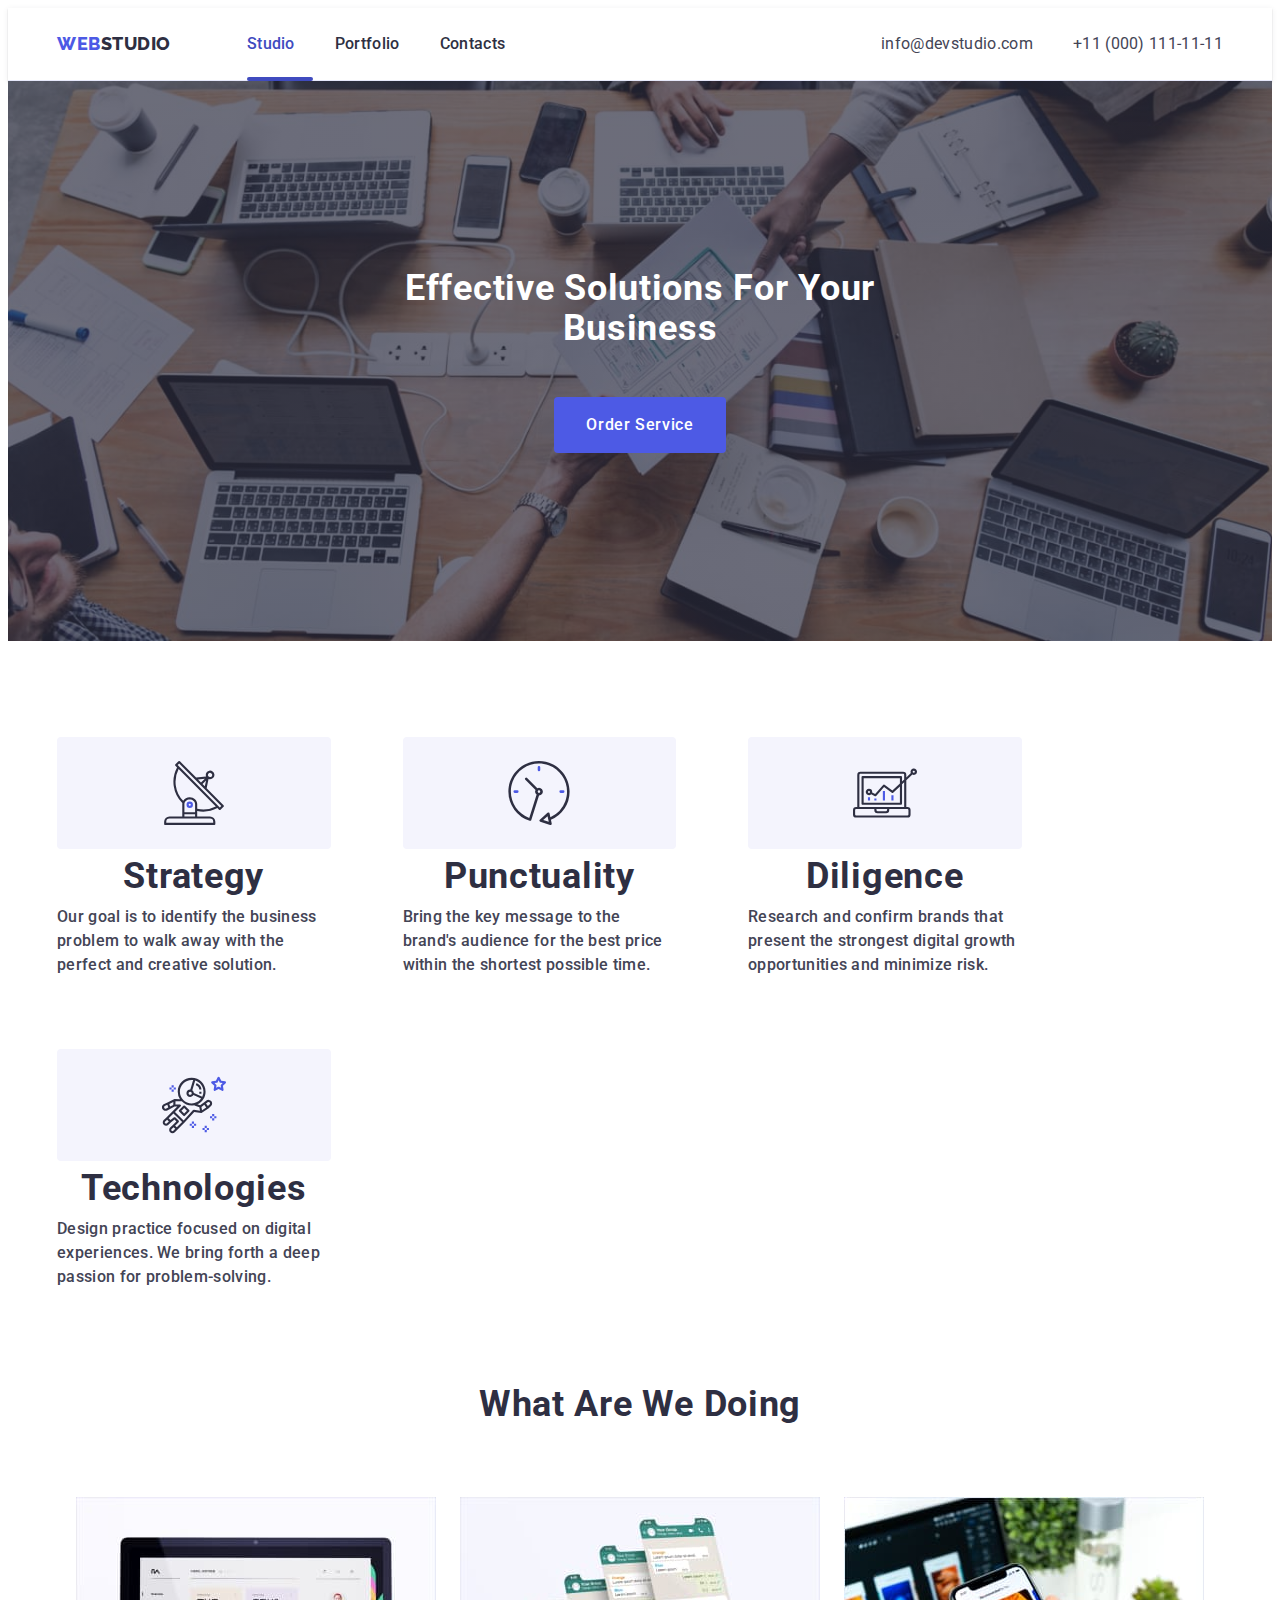
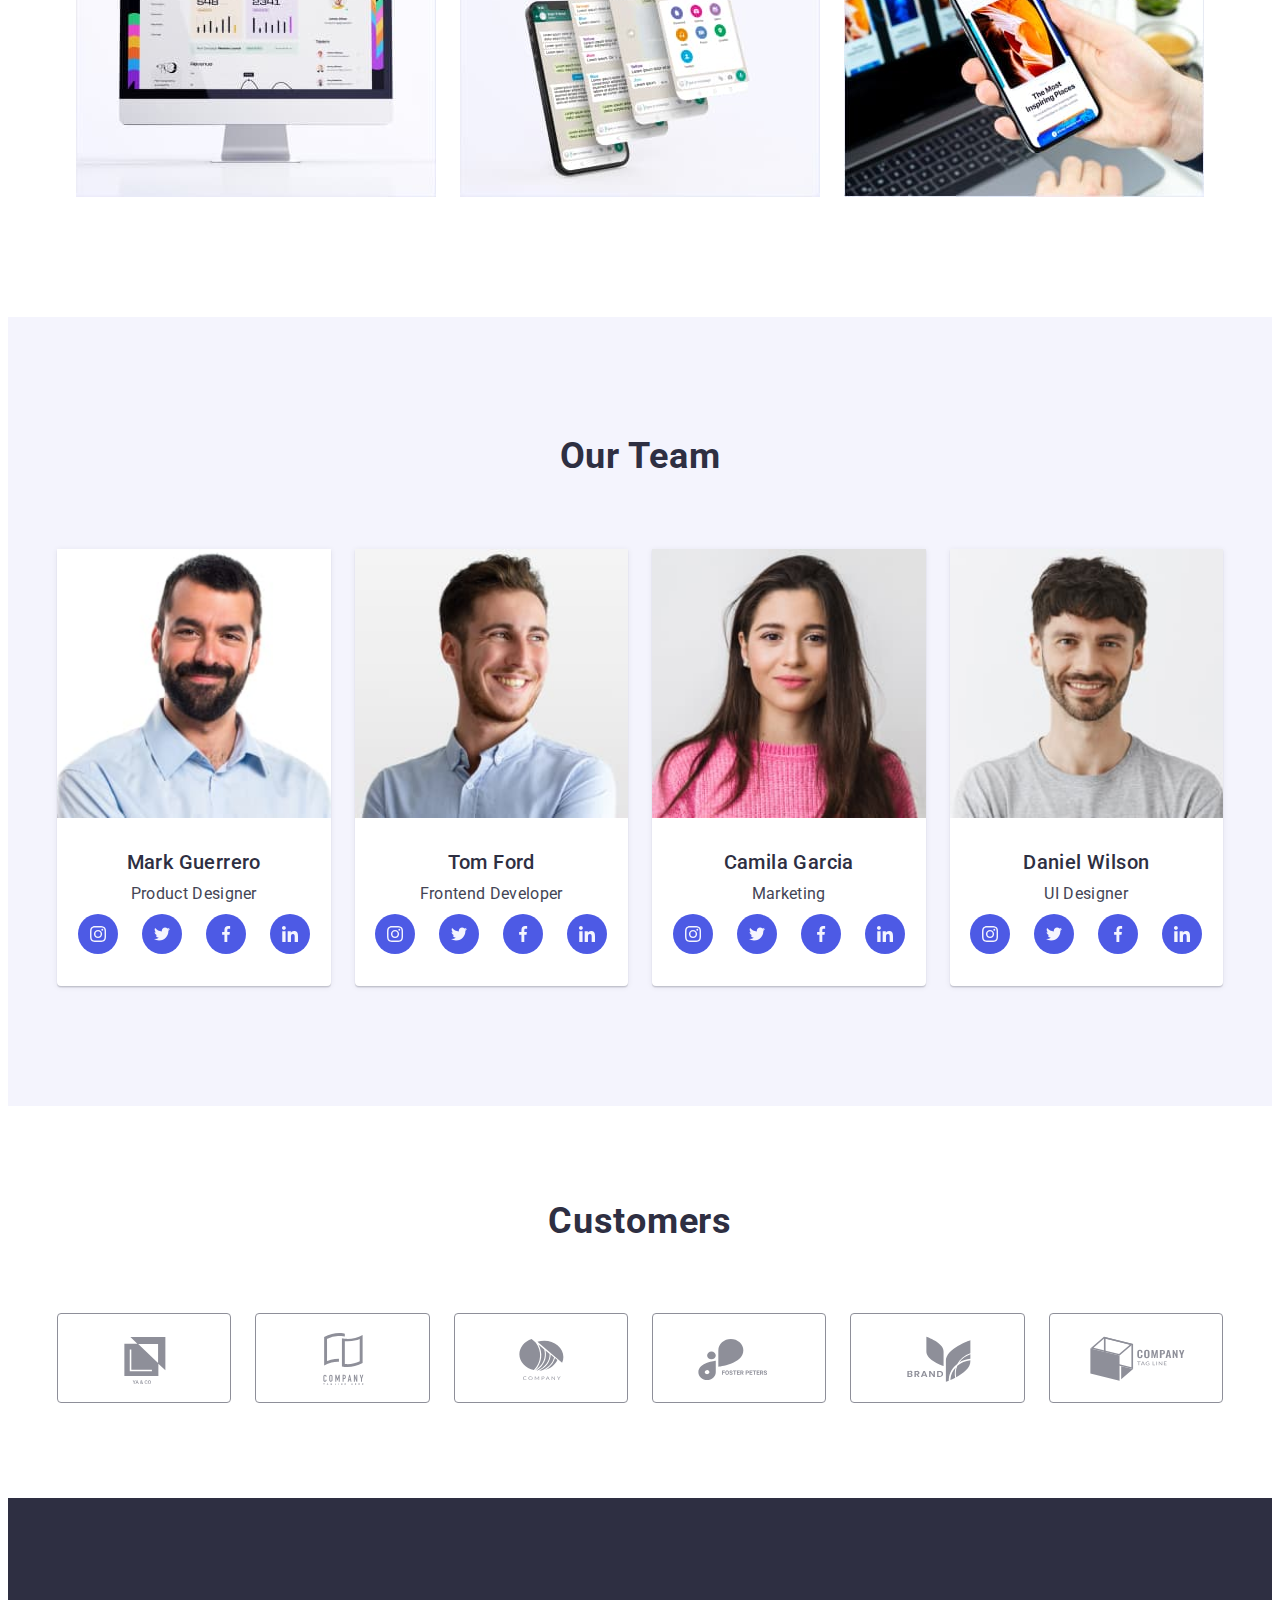
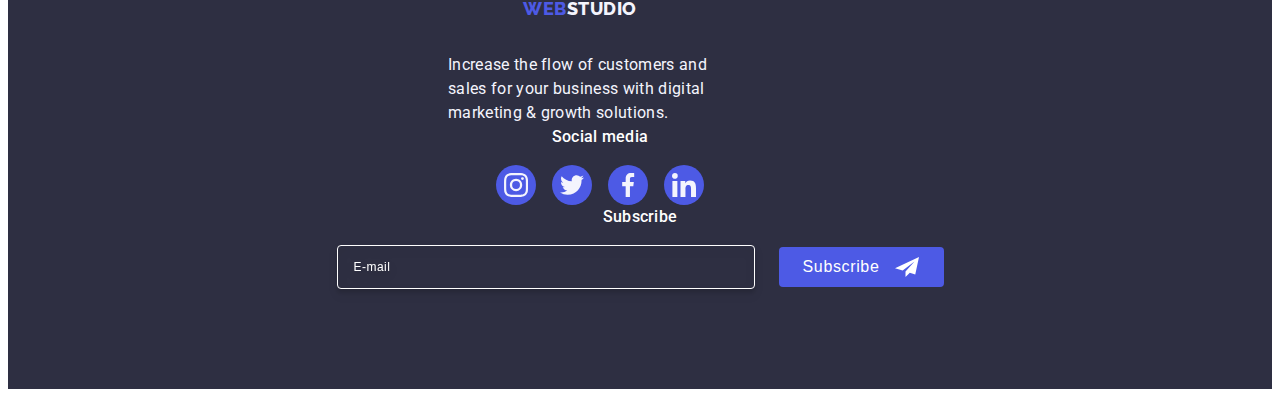
==== commit 11e5c2ae: "markupt" ====
--- a/index.html
+++ b/index.html
@@ -223,6 +223,7 @@
           <ul class="work-list list">
             <li class="work-item">
               <img
+                srcset="./images/Monitor.jpg 1x, ./images/Monitor-2x.jpg 2x"
                 class="work-img"
                 src="./images/Monitor.jpg"
                 alt="Monitor"
@@ -232,6 +233,7 @@
             </li>
             <li class="work-item">
               <img
+                srcset="./images/phone.jpg 1x, ./images/phone-2x.jpg 2x"
                 class="work-img"
                 src="./images/phone.jpg"
                 alt="Phone"
@@ -241,6 +243,10 @@
             </li>
             <li class="work-item">
               <img
+                srcset="
+                  ./images/monitor-phone.jpg    1x,
+                  ./images/monitor-phone-2x.jpg 2x
+                "
                 class="work-img"
                 src="./images/monitor-phone.jpg"
                 alt="Monitor and phone"
@@ -260,6 +266,7 @@
           <ul class="team-list list">
             <li class="team-item">
               <img
+                srcset="./images/Mark.jpg 1x, ./images/Mark-2x.jpg 2x"
                 class="team-image"
                 src="./images/Mark.jpg"
                 alt="Mark Guerrero"
@@ -304,6 +311,7 @@
 
             <li class="team-item">
               <img
+                srcset="./images/Tom.jpg 1x, ./images/Tom-2x.jpg 2x"
                 class="team-image"
                 src="./images/Tom.jpg"
                 alt="Tom Ford"
@@ -349,6 +357,7 @@
 
             <li class="team-item">
               <img
+                srcset="./images/Camila.jpg 1x, ./images/Camila-2x.jpg 2x"
                 class="team-image"
                 src="./images/Camila.jpg"
                 alt="Camila Garcia"
@@ -393,6 +402,7 @@
 
             <li class="team-item">
               <img
+                srcset="./images/Daniel.jpg 1x, ./images/Daniel-2x.jpg 2x"
                 class="team-image"
                 src="./images/Daniel.jpg"
                 alt="Daniel Wilson"
--- a/css/styles.css
+++ b/css/styles.css
@@ -200,7 +200,7 @@
 .mob-menu {
   position: fixed;
   top: 0;
-  z-index: 20px;
+  z-index: 20;
   width: 100vw;
   height: 100vh;
   background: var(--white);
@@ -397,7 +397,7 @@
 }
 .advantage-text {
   font-size: 16px;
-  font-weight: 500px;
+  font-weight: 500;
   line-height: 1.5;
   letter-spacing: 0.02em;
   color: var(--slate);
@@ -689,7 +689,6 @@
   gap: 72px;
 }
 .logo-wrap {
-  /*margin-right: 120px;*/
   display: flex;
   flex-direction: column;
   align-items: center;
@@ -716,7 +715,7 @@
   line-height: 1.5;
   letter-spacing: 0.02em;
   color: var(--cloud);
-  width: 268px;
+  width: 264px;
 }
 .social-media {
   display: flex;
@@ -732,7 +731,6 @@
   line-height: 1.5;
   letter-spacing: 0.02em;
   color: var(--white);
-  margin-bottom: 16px;
 }
 .social-media-list {
   display: flex;
@@ -845,7 +843,7 @@
   left: 50%;
   transform: translate(-50%, -50%) scale(1);
   background-color: var(--diary);
-  width: 408px;
+  width: 290px;
   min-height: 584px;
   border-radius: 4px;
   box-shadow: 0px 2px 1px 0px rgba(0, 0, 0, 0.2),
--- a/css/media.css
+++ b/css/media.css
@@ -7,9 +7,7 @@
   .team > .container {
     max-width: 294px;
   }
-  .hero-title {
-    font-size: 36px;
-  }
+  
   .mob-adress-link-tel {
     color: var(--iris);
     font-size: 36px;
@@ -17,39 +15,40 @@
   .mob-menu-media-list {
     gap: 56px;
   }
+  .hero-title {
+    font-size: 36px;
+  }
   .footer-input {
     width: 398px;
   }
+  .modal {
+    width: 392px;
+    min-height: 584px;
+  }
+}
 
   /*!----------768px--------------*/
 
-  @media screen and (min-width: 768px) {
+@media screen and (min-width: 768px) { 
     .container {
       max-width: 766px;
     }
-    .advantage-list {
-      gap: 72px 24px;
-    }
-    .advantage-item {
-      width: calc((100% - 24px) / 2);
-    }
-    .team > .container {
-      max-width: 582px;
-    }
-    .team-list {
-      gap: 64px 24px;
-    }
-    .team-item {
-      width: calc((100% - 24px) / 2);
-    }
-    .customers > .container {
-      max-width: 582px;
-    }
-    .customers-list {
-      gap: 72px 24px;
-    }
-    .customers-item {
-      width: calc((100% - 24px * 2) / 3);
+    .menu-open-btn {
+      display: none;
+    }
+    .header-navigation-list {
+      display: flex;
+      gap: 40px;
+    }
+    .header-adress-list {
+      display: flex;
+      flex-direction: column;
+      gap: 12px;
+    }
+    .header-adress-link {
+      font-size: 12px;
+      line-height: 1.17;
+      letter-spacing: 0.04em;
     }
     .hero {
       background-image: linear-gradient(
@@ -68,31 +67,38 @@
           ),
           url(../images/hero-tablet-2x.jpg);
       }
-    }
-
+    
     .hero-title {
       font-size: 56px;
       line-height: 1.07;
       margin-bottom: 36px;
       max-width: 496px;
     }
-    .menu-open-btn {
-      display: none;
-    }
-    .header-navigation-list {
-      display: flex;
-      gap: 40px;
-    }
-    .header-adress-list {
-      display: flex;
-      flex-direction: column;
-      gap: 12px;
-    }
-    .header-adress-link {
-      font-size: 12px;
-      line-height: 1.17;
-      letter-spacing: 0.04em;
-    }
+    .advantage-list {
+      gap: 72px 24px;
+    }
+    .advantage-item {
+      width: calc((100% - 24px) / 2);
+    }
+    .team > .container {
+      max-width: 582px;
+    }
+    .team-list {
+      gap: 64px 24px;
+    }
+    .team-item {
+      width: calc((100% - 24px) / 2);
+    }
+    .customers > .container {
+      max-width: 582px;
+    }
+    .customers-list {
+      gap: 72px 24px;
+    }
+    .customers-item {
+      width: calc((100% - 24px * 2) / 3);
+    }
+        
     .footer-box {
       flex-direction: row;
       flex-wrap: wrap;
@@ -118,49 +124,27 @@
     .footer {
       padding-left: 108px;
     }
-  }
-
-  /*!---------------1166px-------*/
-
-  @media screen and (min-width: 1166px) {
+    .modal {
+    width: 408px;
+    min-height: 584px;
+    }
+}
+
+  /*!---------------1166px-------------*/
+
+@media screen and (min-width: 1166px) {
     .container {
       max-width: 1166px;
     }
-    .team > .container {
-      max-width: 1166px;
-    }
-    .advantage-item {
-      width: calc((100% - 24px * 3) / 4);
-    }
-    .advantage-box-icon {
-      width: 100%;
-      height: 112px;
-      border-radius: 4px;
-      background: var(--cloud);
-      display: flex;
-      align-items: center;
-      justify-content: center;
-      margin-bottom: 8px;
-    }
-
-    .team {
-      padding-top: 120px;
-      padding-bottom: 120px;
-    }
-    .team-item {
-      width: calc((100% - 24px * 3) / 4);
-    }
-    .customers > .container {
-      max-width: 1166px;
-    }
-    .customers {
-      padding: 96px 0;
-    }
-    .customers-list {
-      gap: 24px;
-    }
-    .customers-item {
-      width: calc((100% - 24px * 5) / 6);
+
+    .header-adress-list {
+      flex-direction: row;
+      gap: 40px;
+    }
+    .header-adress-link {
+      font-size: 16px;
+      line-height: 1.5;
+      letter-spacing: 0.02em;
     }
     .hero {
       padding: 188px 0;
@@ -187,27 +171,56 @@
       margin-bottom: 48px;
       max-width: 496px;
     }
-    .header-adress-list {
-      flex-direction: row;
-      gap: 40px;
-    }
-    .header-adress-link {
-      font-size: 16px;
-      line-height: 1.5;
-      letter-spacing: 0.02em;
+
+    .advantage-item {
+      width: calc((100% - 24px * 3) / 4);
+    }
+    .advantage-box-icon {
+      width: 100%;
+      height: 112px;
+      border-radius: 4px;
+      background: var(--cloud);
+      display: flex;
+      align-items: center;
+      justify-content: center;
+      margin-bottom: 8px;
     }
     .work {
       display: block;
     }
+
+    .team > .container {
+      max-width: 1166px;
+    }
+    .team {
+      padding-top: 120px;
+      padding-bottom: 120px;
+    }
+    .team-item {
+      width: calc((100% - 24px * 3) / 4);
+    }
+
+    .customers > .container {
+      max-width: 1166px;
+    }
+    .customers {
+      padding: 96px 0;
+    }
+    .customers-list {
+      gap: 24px;
+    }
+    .customers-item {
+      width: calc((100% - 24px * 5) / 6);
+    }
+    
     .footer {
       padding: 100px 0;
     }
     .footer-box {
-      
       gap: 0;
       flex-wrap: nowrap;
-    }
-
+      
+    }
     .footer-form {
       flex-direction: row;
       gap: 24px;
@@ -215,15 +228,14 @@
     .logo-wrap {
       margin-right: 120px;
     }
-      .social-media {
-        margin-right: 80px;
-      }
-    
-  
-  .footer-email {
-    align-items: flex-start;
-  }
-  .footer-input {
-    width: 264px;
-  }
+    .footer-logo-link{
+      display: inline-block;
+    }
+    .social-media {
+      margin-right: 80px;
+    }
+    .footer-email {
+      justify-content: center;
+    }
 }
+
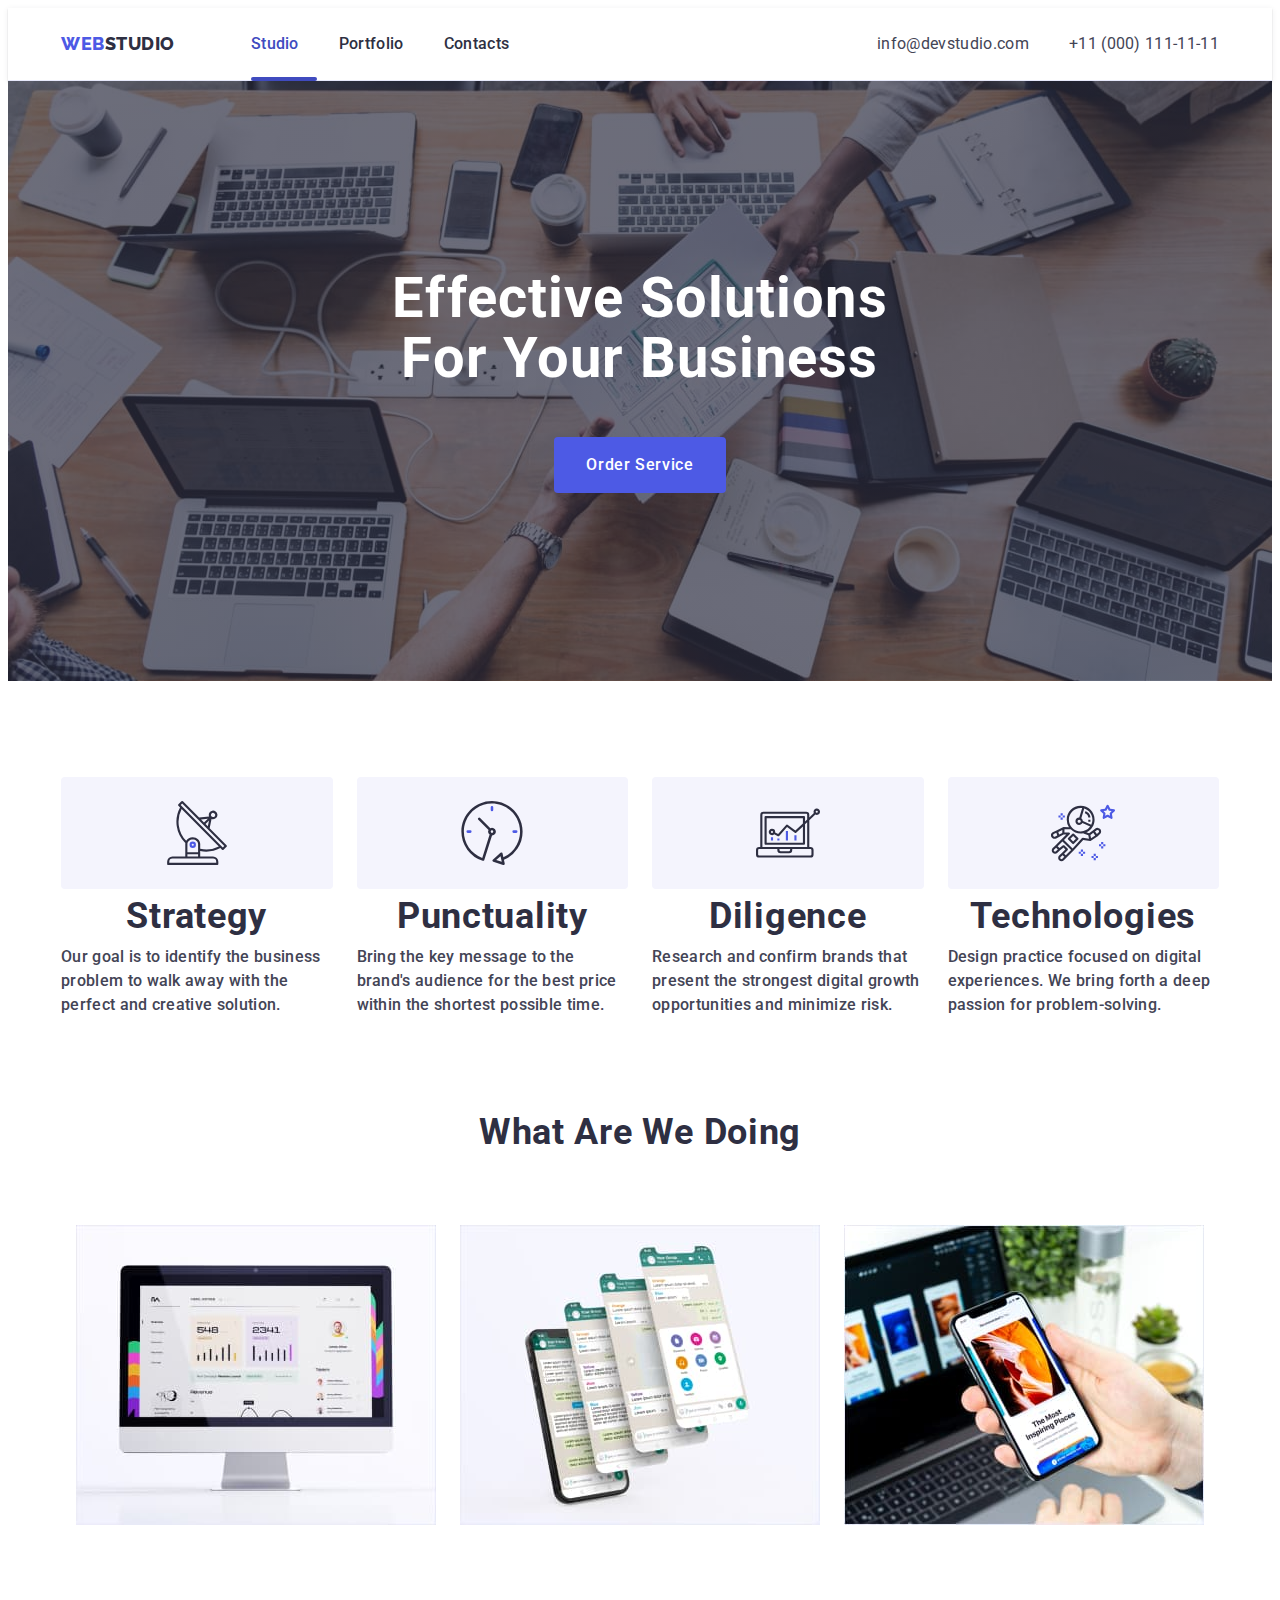
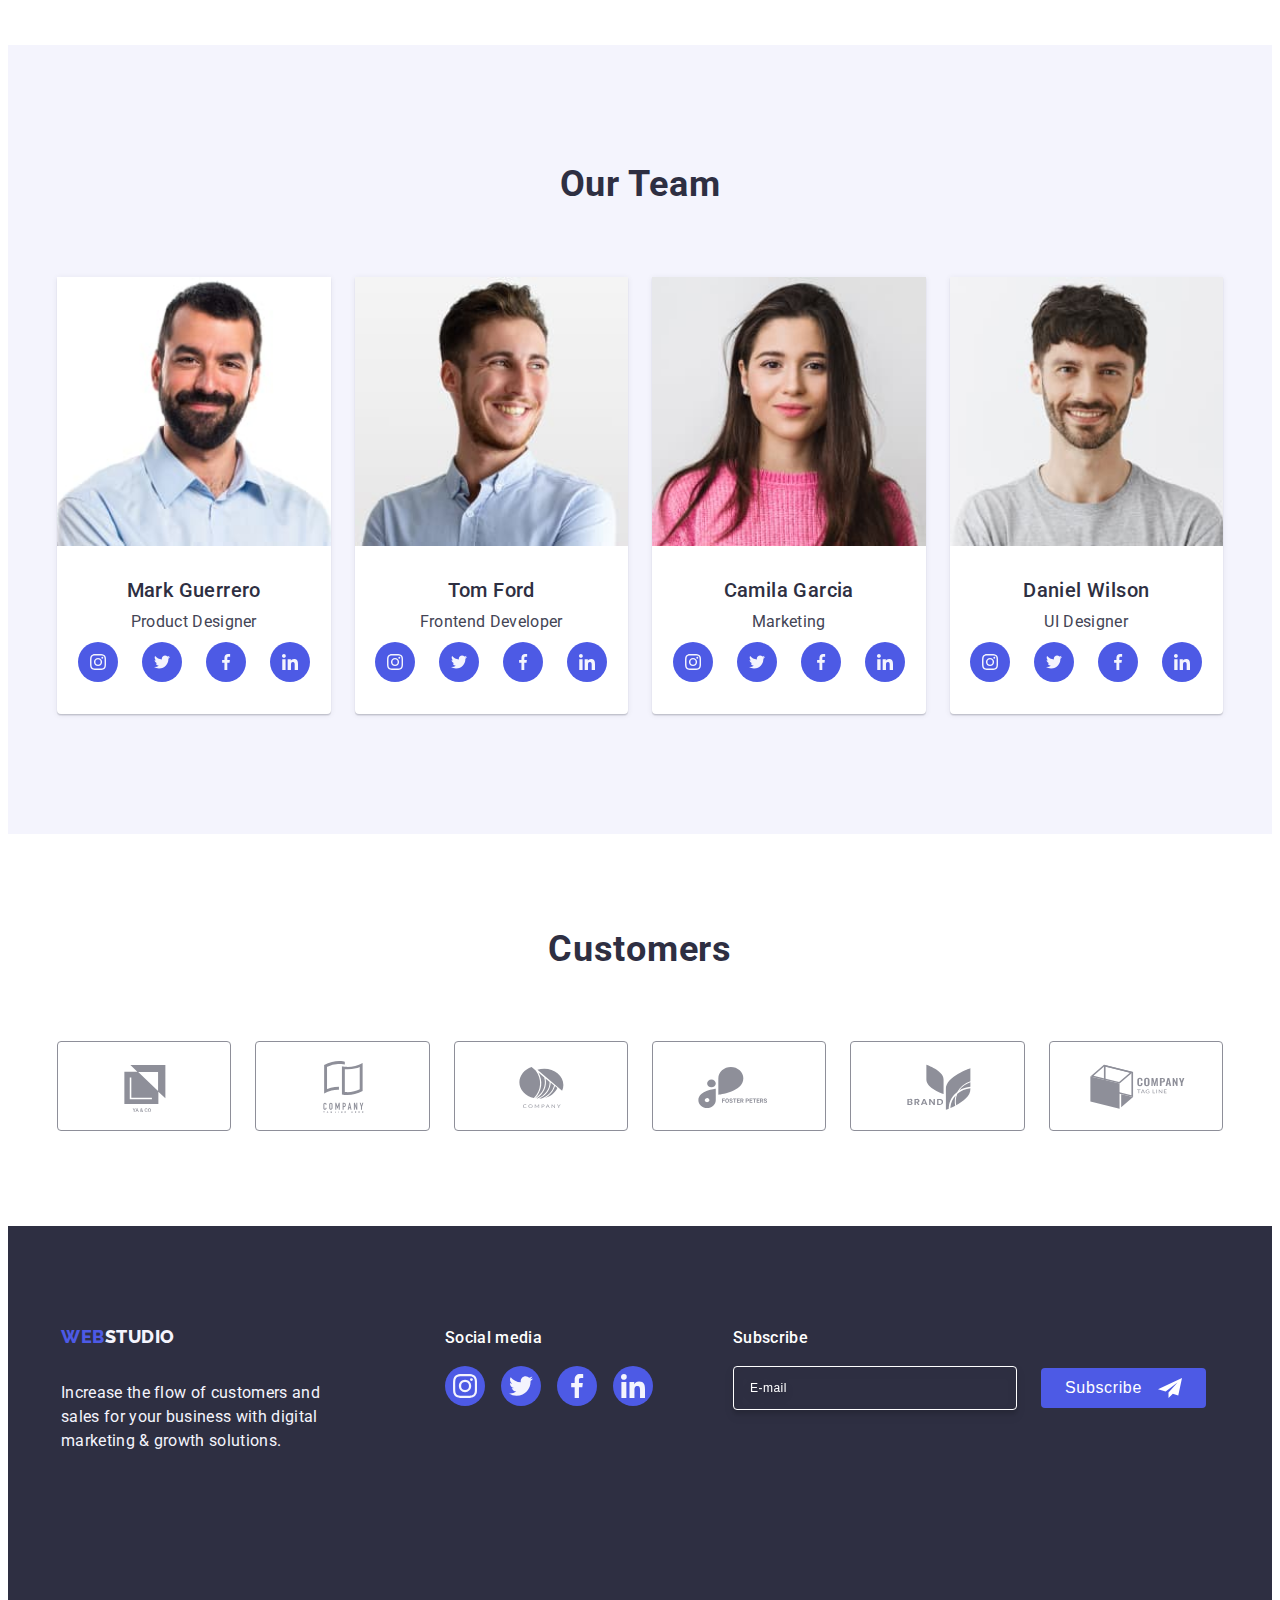
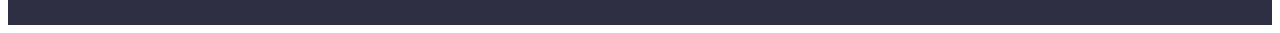
==== commit f9556b6e: "markup9" ====
--- a/index.html
+++ b/index.html
@@ -96,7 +96,7 @@
           </ul>
         </div>
 
-        <div>
+        <div class="mob-menu-down">
           <address class="mob-menu-adress">
             <ul class="mob-menu-adress-list list">
               <li class="mob-adress-item-tel">
--- a/css/styles.css
+++ b/css/styles.css
@@ -212,9 +212,10 @@
   flex-direction: column;
   justify-content: space-between;
   overflow: auto;
-}
-.mob-menu-top {
-}
+  transition: opacity 250ms cubic-bezier(0.4, 0, 0.2, 1),
+    visibility 250ms cubic-bezier(0.4, 0, 0.2, 1);
+}
+
 .menu-close-btn {
   display: block;
   margin-left: auto;
--- a/css/media.css
+++ b/css/media.css
@@ -7,7 +7,7 @@
   .team > .container {
     max-width: 294px;
   }
-  
+
   .mob-adress-link-tel {
     color: var(--iris);
     font-size: 36px;
@@ -24,218 +24,218 @@
   .modal {
     width: 392px;
     min-height: 584px;
+    padding: 72px 16px 24px 16px;
   }
 }
 
-  /*!----------768px--------------*/
-
-@media screen and (min-width: 768px) { 
-    .container {
-      max-width: 766px;
-    }
-    .menu-open-btn {
-      display: none;
-    }
-    .header-navigation-list {
-      display: flex;
-      gap: 40px;
-    }
-    .header-adress-list {
-      display: flex;
-      flex-direction: column;
-      gap: 12px;
-    }
-    .header-adress-link {
-      font-size: 12px;
-      line-height: 1.17;
-      letter-spacing: 0.04em;
-    }
+/*!----------768px--------------*/
+
+@media screen and (min-width: 768px) {
+  .container {
+    max-width: 766px;
+  }
+  .menu-open-btn {
+    display: none;
+  }
+  .header-navigation-list {
+    display: flex;
+    gap: 40px;
+  }
+  .header-adress-list {
+    display: flex;
+    flex-direction: column;
+    gap: 12px;
+  }
+  .header-adress-link {
+    font-size: 12px;
+    line-height: 1.17;
+    letter-spacing: 0.04em;
+  }
+  .hero {
+    background-image: linear-gradient(
+        rgba(46, 47, 66, 0.7),
+        rgba(46, 47, 66, 0.7)
+      ),
+      url(../images/hero-tablet-1x.jpg);
+  }
+  @media (min-device-pixel-ratio: 2),
+    (min-resolution: 192dpi),
+    (min-resolution: 2dppx) {
     .hero {
       background-image: linear-gradient(
           rgba(46, 47, 66, 0.7),
           rgba(46, 47, 66, 0.7)
         ),
-        url(../images/hero-tablet-1x.jpg);
+        url(../images/hero-tablet-2x.jpg);
     }
-    @media (min-device-pixel-ratio: 2),
-      (min-resolution: 192dpi),
-      (min-resolution: 2dppx) {
-      .hero {
-        background-image: linear-gradient(
-            rgba(46, 47, 66, 0.7),
-            rgba(46, 47, 66, 0.7)
-          ),
-          url(../images/hero-tablet-2x.jpg);
-      }
-    
-    .hero-title {
-      font-size: 56px;
-      line-height: 1.07;
-      margin-bottom: 36px;
-      max-width: 496px;
-    }
-    .advantage-list {
-      gap: 72px 24px;
-    }
-    .advantage-item {
-      width: calc((100% - 24px) / 2);
-    }
-    .team > .container {
-      max-width: 582px;
-    }
-    .team-list {
-      gap: 64px 24px;
-    }
-    .team-item {
-      width: calc((100% - 24px) / 2);
-    }
-    .customers > .container {
-      max-width: 582px;
-    }
-    .customers-list {
-      gap: 72px 24px;
-    }
-    .customers-item {
-      width: calc((100% - 24px * 2) / 3);
-    }
-        
-    .footer-box {
-      flex-direction: row;
-      flex-wrap: wrap;
-      align-items: baseline;
-      gap: 24px;
-    }
-    .footer-form {
-      flex-direction: row;
-      gap: 24px;
-    }
-    .logo-wrap {
-      align-items: flex-start;
-    }
-    .social-media {
-      align-items: flex-start;
-    }
-    .footer-email {
-      align-items: flex-start;
-    }
-    .footer-input {
-      width: 264px;
-    }
-    .footer {
-      padding-left: 108px;
-    }
-    .modal {
+  }
+
+  .hero-title {
+    font-size: 56px;
+    line-height: 1.07;
+    margin-bottom: 36px;
+    max-width: 496px;
+  }
+  .advantage-list {
+    gap: 72px 24px;
+  }
+  .advantage-item {
+    width: calc((100% - 24px) / 2);
+  }
+  .team > .container {
+    max-width: 582px;
+  }
+  .team-list {
+    gap: 64px 24px;
+  }
+  .team-item {
+    width: calc((100% - 24px) / 2);
+  }
+  .customers > .container {
+    max-width: 582px;
+  }
+  .customers-list {
+    gap: 72px 24px;
+  }
+  .customers-item {
+    width: calc((100% - 24px * 2) / 3);
+  }
+
+  .footer-box {
+    flex-direction: row;
+    flex-wrap: wrap;
+    align-items: baseline;
+    gap: 24px;
+  }
+  .footer-form {
+    flex-direction: row;
+    gap: 24px;
+  }
+  .logo-wrap {
+    align-items: flex-start;
+    margin-bottom: 72px;
+  }
+  .social-media {
+    align-items: flex-start;
+  }
+  .footer-email {
+    align-items: flex-start;
+  }
+  .footer-input {
+    width: 264px;
+  }
+  .footer {
+    padding-left: 108px;
+  }
+  .modal {
     width: 408px;
     min-height: 584px;
-    }
+    padding: 72px 24px 24px 24px;
+  }
 }
 
-  /*!---------------1166px-------------*/
-
-@media screen and (min-width: 1166px) {
-    .container {
-      max-width: 1166px;
-    }
-
-    .header-adress-list {
-      flex-direction: row;
-      gap: 40px;
-    }
-    .header-adress-link {
-      font-size: 16px;
-      line-height: 1.5;
-      letter-spacing: 0.02em;
-    }
+/*!---------------1158px-------------*/
+
+@media screen and (min-width: 1158px) {
+  .container {
+    max-width: 1158px;
+  }
+
+  .header-adress-list {
+    flex-direction: row;
+    gap: 40px;
+  }
+  .header-adress-link {
+    font-size: 16px;
+    line-height: 1.5;
+    letter-spacing: 0.02em;
+  }
+  .hero {
+    padding: 188px 0;
+    background-image: linear-gradient(
+        rgba(46, 47, 66, 0.7),
+        rgba(46, 47, 66, 0.7)
+      ),
+      url(../images/hero-desktop-1x.jpg);
+  }
+
+  @media (min-device-pixel-ratio: 2),
+    (min-resolution: 192dpi),
+    (min-resolution: 2dppx) {
     .hero {
-      padding: 188px 0;
       background-image: linear-gradient(
           rgba(46, 47, 66, 0.7),
           rgba(46, 47, 66, 0.7)
         ),
-        url(../images/hero-desktop-1x.jpg);
+        url(../images/hero-desktop-2x.jpg);
     }
-
-    @media (min-device-pixel-ratio: 2),
-      (min-resolution: 192dpi),
-      (min-resolution: 2dppx) {
-      .hero {
-        background-image: linear-gradient(
-            rgba(46, 47, 66, 0.7),
-            rgba(46, 47, 66, 0.7)
-          ),
-          url(../images/hero-desktop-2x.jpg);
-      }
-    }
-
-    .hero-title {
-      margin-bottom: 48px;
-      max-width: 496px;
-    }
-
-    .advantage-item {
-      width: calc((100% - 24px * 3) / 4);
-    }
-    .advantage-box-icon {
-      width: 100%;
-      height: 112px;
-      border-radius: 4px;
-      background: var(--cloud);
-      display: flex;
-      align-items: center;
-      justify-content: center;
-      margin-bottom: 8px;
-    }
-    .work {
-      display: block;
-    }
-
-    .team > .container {
-      max-width: 1166px;
-    }
-    .team {
-      padding-top: 120px;
-      padding-bottom: 120px;
-    }
-    .team-item {
-      width: calc((100% - 24px * 3) / 4);
-    }
-
-    .customers > .container {
-      max-width: 1166px;
-    }
-    .customers {
-      padding: 96px 0;
-    }
-    .customers-list {
-      gap: 24px;
-    }
-    .customers-item {
-      width: calc((100% - 24px * 5) / 6);
-    }
-    
-    .footer {
-      padding: 100px 0;
-    }
-    .footer-box {
-      gap: 0;
-      flex-wrap: nowrap;
-      
-    }
-    .footer-form {
-      flex-direction: row;
-      gap: 24px;
-    }
-    .logo-wrap {
-      margin-right: 120px;
-    }
-    .footer-logo-link{
-      display: inline-block;
-    }
-    .social-media {
-      margin-right: 80px;
-    }
-    .footer-email {
-      justify-content: center;
-    }
+  }
+
+  .hero-title {
+    margin-bottom: 48px;
+    max-width: 496px;
+  }
+
+  .advantage-item {
+    width: calc((100% - 24px * 3) / 4);
+  }
+  .advantage-box-icon {
+    width: 100%;
+    height: 112px;
+    border-radius: 4px;
+    background: var(--cloud);
+    display: flex;
+    align-items: center;
+    justify-content: center;
+    margin-bottom: 8px;
+  }
+  .work {
+    display: block;
+  }
+
+  .team > .container {
+    max-width: 1166px;
+  }
+  .team {
+    padding-top: 120px;
+    padding-bottom: 120px;
+  }
+  .team-item {
+    width: calc((100% - 24px * 3) / 4);
+  }
+
+  .customers > .container {
+    max-width: 1166px;
+  }
+  .customers {
+    padding: 96px 0;
+  }
+  .customers-list {
+    gap: 24px;
+  }
+  .customers-item {
+    width: calc((100% - 24px * 5) / 6);
+  }
+
+  .footer {
+    padding: 100px 0;
+  }
+  .footer-box {
+    gap: 0;
+    flex-wrap: nowrap;
+  }
+  .footer-form {
+    flex-direction: row;
+    gap: 24px;
+  }
+  .logo-wrap {
+    margin-right: 120px;
+  }
+
+  .social-media {
+    margin-right: 80px;
+  }
+  .footer-email {
+    justify-content: center;
+  }
 }
-
